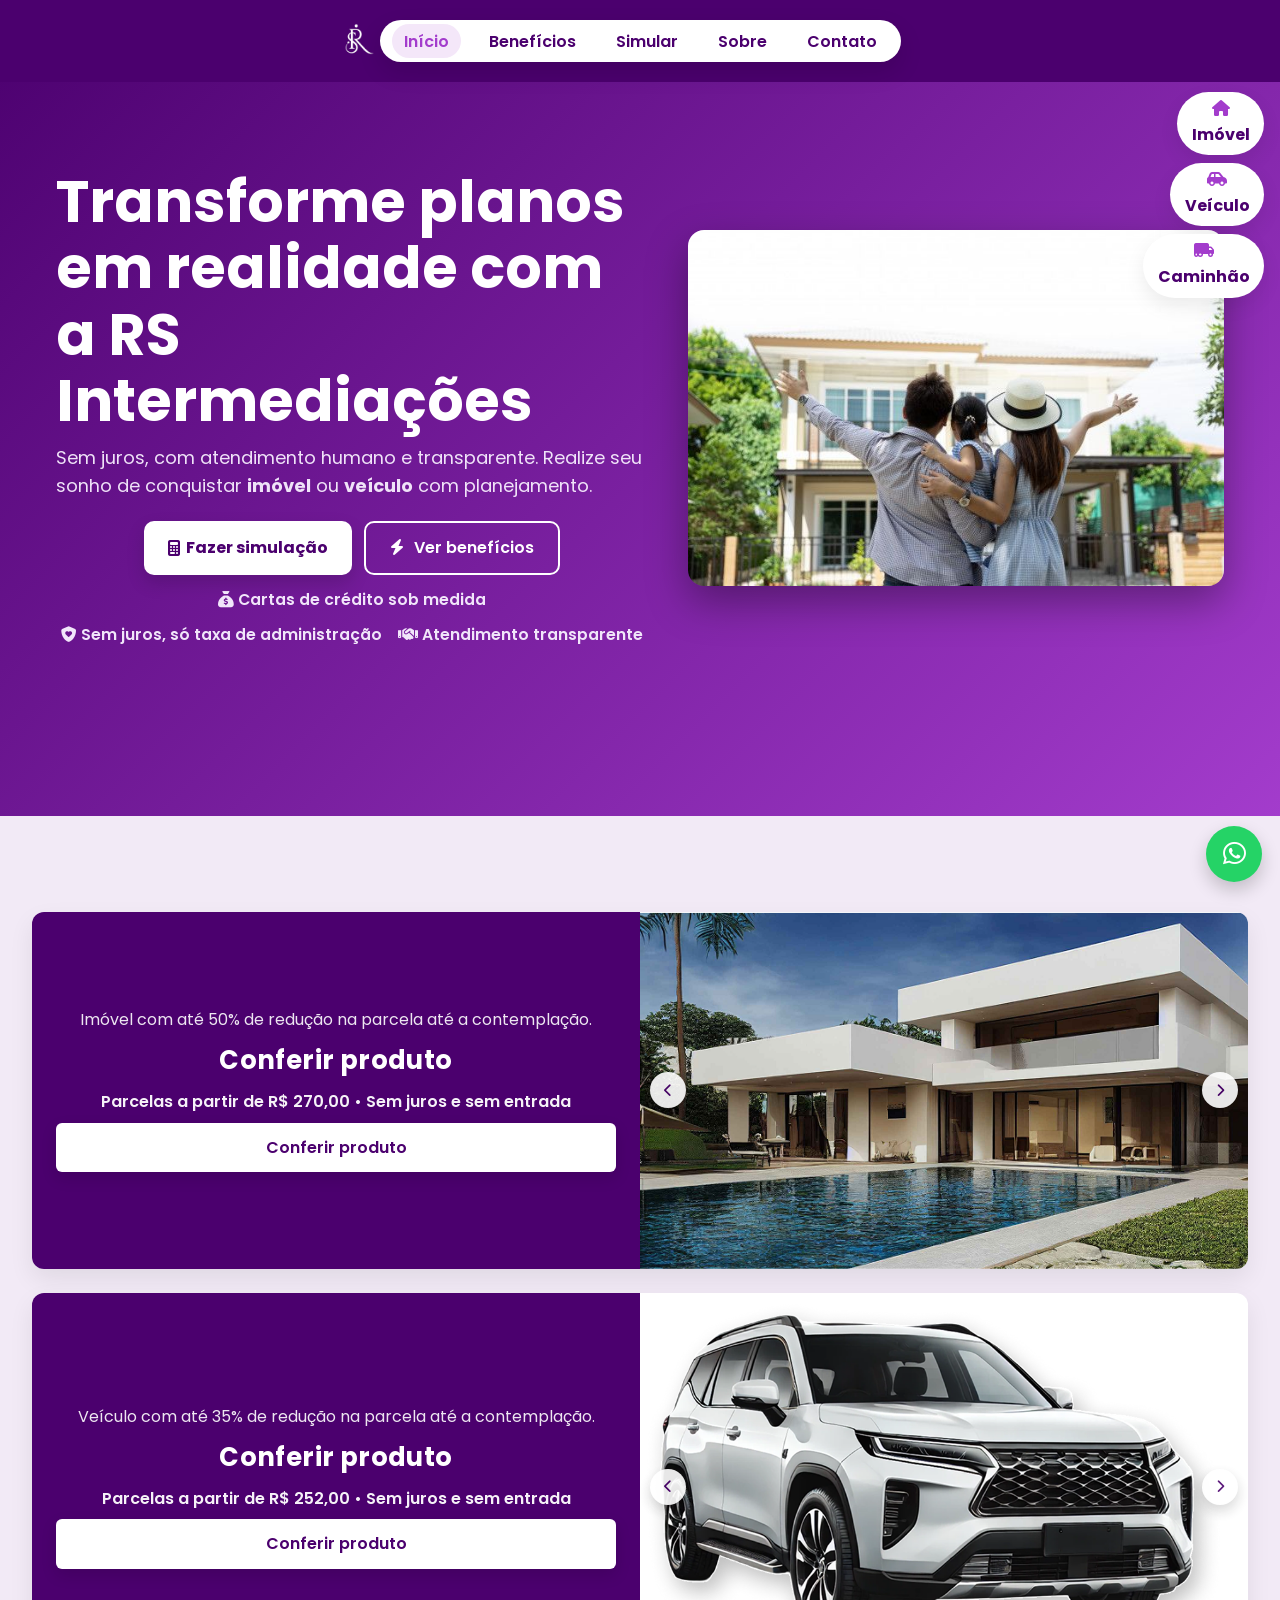
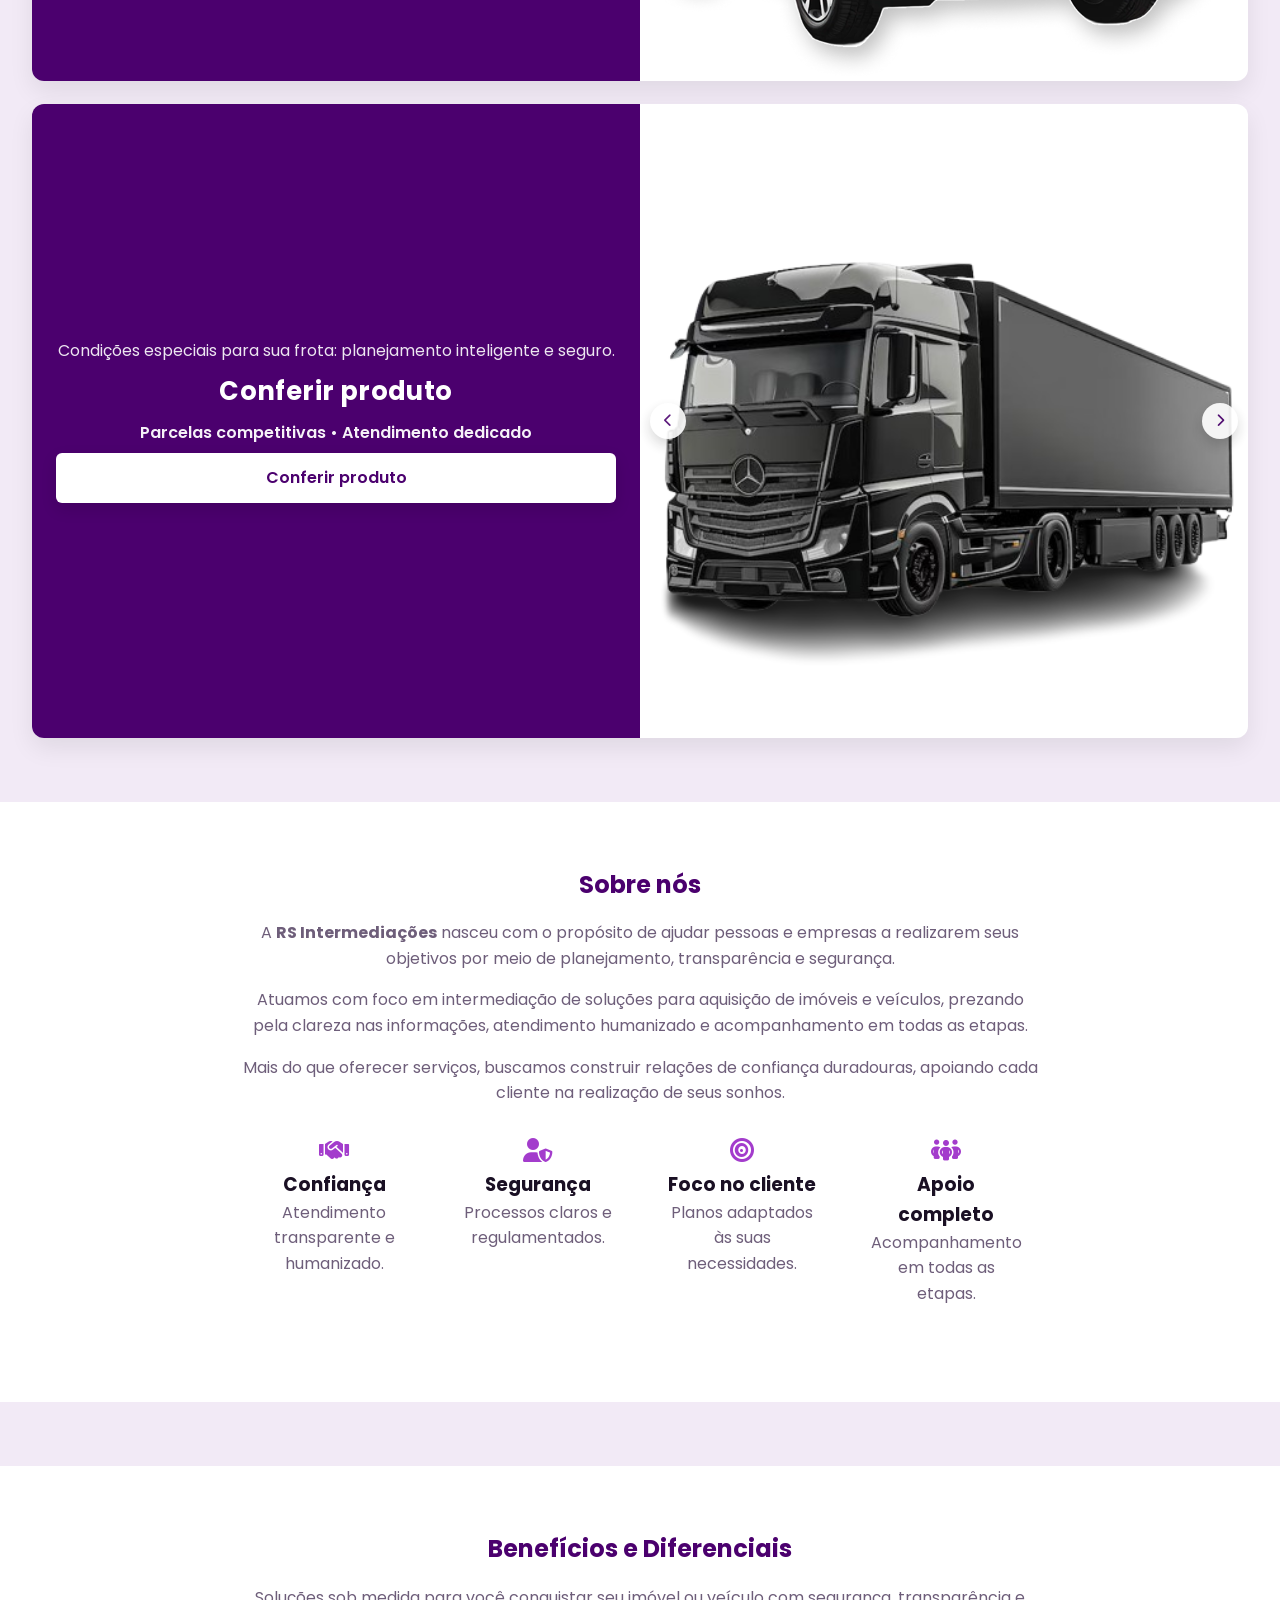
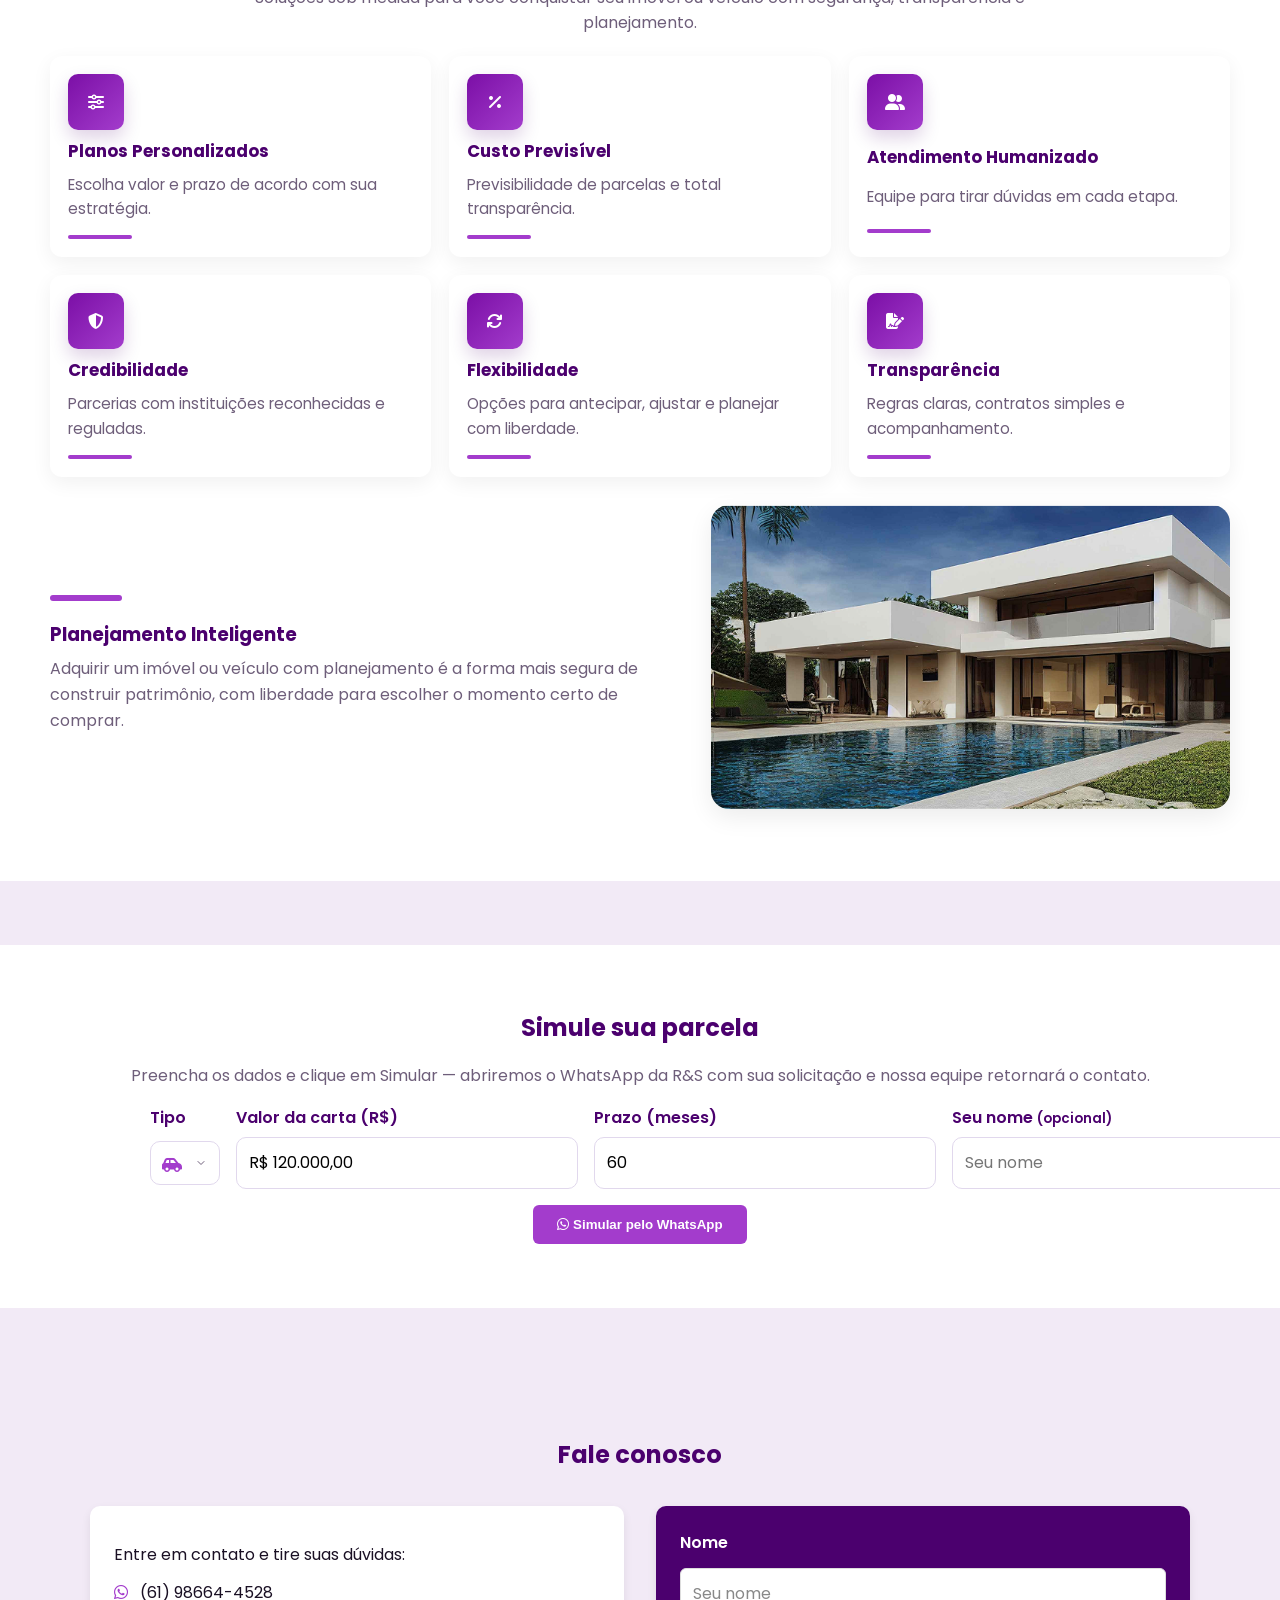
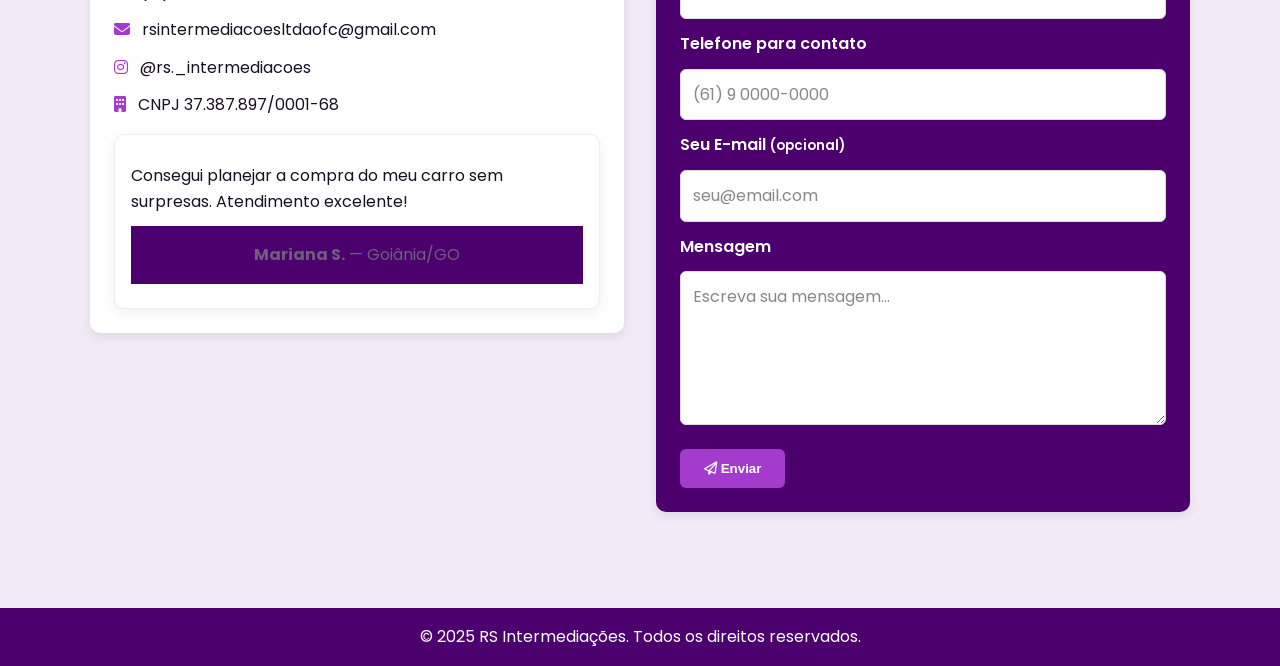
==== Projetoconsorcio2-main/index.html @ a7a83c95 "Ajuste Kath" ====
﻿<!DOCTYPE html> 
<html lang="pt-BR">
  <head>
    <meta charset="UTF-8" />
    <meta http-equiv="Content-Type" content="text/html; charset=utf-8" />
    <meta name="viewport" content="width=device-width, initial-scale=1" />
    <title>R&S Intermediações</title>

    <!-- KATLHEN Fonts & Icons -->
    <link href="https://fonts.googleapis.com/css2?family=Poppins:wght@400;600;700&display=swap" rel="stylesheet" />
    <link rel="stylesheet" href="https://cdnjs.cloudflare.com/ajax/libs/font-awesome/6.5.2/css/all.min.css" />

    <!-- Styles -->
    <link rel="stylesheet" href="style.css" />

    <!-- Rolagem suave e compensação do header (garantia extra) -->
    <style>
      html { scroll-behavior: smooth; }
      section { scroll-margin-top: 90px; }
    </style>
  </head>

  <body>
    <!-- Navegação -->
    <nav class="nav" aria-label="Principal">
      <a href="#hero" class="logo" aria-label="Ir para o início">
        <img src="assets/logo.png" alt="R&S Intermediações" />
      </a>

      <button class="nav-toggle" aria-label="Abrir menu" aria-expanded="false">
        <i class="fas fa-bars" aria-hidden="true"></i>
      </button>

      <ul class="nav-links">
        <li><a href="#hero">Início</a></li>
        <li><a href="#beneficios">Benefícios</a></li>
        <li><a href="#simulador">Simular</a></li>
        <li><a href="#sobre">Sobre</a></li>
        <li><a href="#contato">Contato</a></li>
      </ul>
    </nav>

    <!-- Balões de Atalho para Ofertas -->
    <div class="balloon-nav" aria-label="Atalhos para ofertas">
      <a class="balloon" href="#card-imovel" aria-label="Ir para oferta de Imóvel">
        <i class="fa-solid fa-house" aria-hidden="true"></i>
        <span>Imóvel</span>
      </a>
      <a class="balloon" href="#card-veiculo" aria-label="Ir para oferta de Veículo">
        <i class="fa-solid fa-car-side" aria-hidden="true"></i>
        <span>Veículo</span>
      </a>
      <a class="balloon" href="#card-caminhao" aria-label="Ir para oferta de Caminhão">
        <i class="fa-solid fa-truck-moving" aria-hidden="true"></i>
        <span>Caminhão</span>
      </a>
    </div>

    <section id="hero" class="hero hero--split hero--center">
      <div class="hero-left">
        <h1>
          Transforme planos em realidade com a
          <strong>RS Intermediações</strong>
        </h1>

        <p class="hero-sub">
          Sem juros, com atendimento humano e transparente. Realize seu sonho de conquistar
          <strong>imóvel</strong> ou <strong>veículo</strong> com planejamento.
        </p>

        <div class="hero-ctas">
          <a href="#simulador" class="btn btn-light">
            <i class="fa-solid fa-calculator" aria-hidden="true"></i> Fazer simulação
          </a>
          <a href="#beneficios" class="btn btn-ghost">
            <i class="fa-solid fa-bolt" aria-hidden="true"></i> Ver benefícios
          </a>
        </div>

        <!-- métrica (opcional; pode apagar se não quiser) -->
        <ul class="hero-metrics" aria-label="Diferenciais em números">
          <li><i class="fa-solid fa-sack-dollar"></i> Cartas de crédito sob medida</li>
          <li><i class="fa-solid fa-shield-heart"></i> Sem juros, só taxa de administração</li>
          <li><i class="fa-solid fa-handshake"></i> Atendimento transparente</li>
        </ul>
      </div>

      <div class="hero-right" aria-hidden="true">
        <img src="assets/hero.png" alt="Família realizando a conquista do imóvel" />
        <span class="hero-shape"></span>
      </div>
    </section>

      <!-- Conferir os produtos -->
  <section class="promo-cards">
    <article id="card-imovel" class="promo-card" data-media-prefix="casa">
      <div class="promo-text">
        <p class="promo-kicker">Imóvel com até 50% de redução na parcela até a contemplação.</p>
        <h3>Conferir produto</h3>
        <p class="promo-sub">Parcelas a partir de R$ 270,00 • Sem juros e sem entrada</p>
        <a class="btn btn-light" href="#">Conferir produto</a>
      </div>
      <div class="promo-media" aria-hidden="true">
        <div class="media-slider" role="region" aria-label="Galeria - Imóvel">
          <div class="media-track" aria-live="polite">
            <div class="media-slide active">
              <img src="assets/casa_1.png" alt="Imóvel" />
            </div>
          </div>
          <button class="media-nav media-next" href="#" role="button" aria-label="Próximo">
            <i class="fa-solid fa-chevron-right" aria-hidden="true"></i>
          </button>
          <button class="media-nav media-prev" aria-label="Anterior">
            <i class="fa-solid fa-chevron-left" aria-hidden="true"></i>
          </button>
          <div class="media-dots" aria-hidden="true"></div>
        </div>
      </div>
    </article>

    <article id="card-veiculo" class="promo-card reverse" data-media-prefix="carro">
      <div class="promo-text">
        <p class="promo-kicker">Veículo com até 35% de redução na parcela até a contemplação.</p>
        <h3>Conferir produto</h3>
        <p class="promo-sub">Parcelas a partir de R$ 252,00 • Sem juros e sem entrada</p>
        <a class="btn btn-light" href="#">Conferir produto</a>
      </div>
      <div class="promo-media" aria-hidden="true">
        <div class="media-slider" role="region" aria-label="Galeria - Veículo">
          <div class="media-track" aria-live="polite">
            <div class="media-slide active">
              <img src="assets/carro_1.png" alt="Veículo" />
            </div>
          </div>
          <button class="media-nav media-prev" href="#" role="button" aria-label="Anterior">
            <i class="fa-solid fa-chevron-left" aria-hidden="true"></i>
          </button>
          <button class="media-nav media-next" aria-label="Próximo">
            <i class="fa-solid fa-chevron-right" aria-hidden="true"></i>
          </button>
          <div class="media-dots" aria-hidden="true"></div>
        </div>
      </div>
    </article>

    <article id="card-caminhao" class="promo-card" data-media-prefix="caminhao">
      <div class="promo-text">
        <p class="promo-kicker">Condições especiais para sua frota: planejamento inteligente e seguro.</p>
        <h3>Conferir produto</h3>
        <p class="promo-sub">Parcelas competitivas • Atendimento dedicado</p>
        <a class="btn btn-light" href="#">Conferir produto</a>
      </div>
      <div class="promo-media" aria-hidden="true">
        <div class="media-slider" role="region" aria-label="Galeria - Caminhão">
          <div class="media-track" aria-live="polite">
            <div class="media-slide active">
              <img src="assets/caminhao_1.png" alt="Caminhão" />
            </div>
          </div>
          <button class="media-nav media-prev" aria-label="Anterior">
            <i class="fa-solid fa-chevron-left" aria-hidden="true"></i>
          </button>f
          <button class="media-nav media-next" aria-label="Próximo">
            <i class="fa-solid fa-chevron-right" aria-hidden="true"></i>
          </button>
          <div class="media-dots" aria-hidden="true"></div>
        </div>
      </div>
    </article>
  </section>

    <!-- Sobre nós (agora seção normal) -->
    <section id="sobre" class="about section" aria-label="Sobre nós">
      <div class="about-text">
        <h2>Sobre nós</h2>
        <p>
          A <strong>RS Intermediações</strong> nasceu com o propósito de ajudar pessoas
          e empresas a realizarem seus objetivos por meio de planejamento,
          transparência e segurança.
        </p>
        <p>
          Atuamos com foco em intermediação de soluções para aquisição de imóveis
          e veículos, prezando pela clareza nas informações, atendimento
          humanizado e acompanhamento em todas as etapas.
        </p>
        <p>
          Mais do que oferecer serviços, buscamos construir relações de confiança
          duradouras, apoiando cada cliente na realização de seus sonhos.
        </p>

        <div class="features">
          <article class="feature">
            <i class="fas fa-handshake" aria-hidden="true"></i>
            <h3>Confiança</h3>
            <p>Atendimento transparente e humanizado.</p>
          </article>
          <article class="feature">
            <i class="fas fa-user-shield" aria-hidden="true"></i>
            <h3>Segurança</h3>
            <p>Processos claros e regulamentados.</p>
          </article>
          <article class="feature">
            <i class="fas fa-bullseye" aria-hidden="true"></i>
            <h3>Foco no cliente</h3>
            <p>Planos adaptados às suas necessidades.</p>
          </article>
          <article class="feature">
            <i class="fas fa-people-group" aria-hidden="true"></i>
            <h3>Apoio completo</h3>
            <p>Acompanhamento em todas as etapas.</p>
          </article>
        </div>
      </div>
    </section>

    <!-- Benefícios (agora seção normal) -->
    <section id="beneficios" class="benefits section" aria-label="Benefícios e Diferenciais">
      <h2>Benefícios e Diferenciais</h2>
      <p class="subtitle">
        Soluções sob medida para você conquistar seu imóvel ou veículo com
        segurança, transparência e planejamento.
      </p>

      <div class="benefit-grid">
        <article class="benefit-item">
          <div class="benefit-icon"><i class="fa-solid fa-sliders"></i></div>
          <h3>Planos Personalizados</h3>
          <p>Escolha valor e prazo de acordo com sua estratégia.</p>
          <span class="benefit-underline"></span>
        </article>

        <article class="benefit-item">
          <div class="benefit-icon"><i class="fa-solid fa-percent"></i></div>
          <h3>Custo Previsível</h3>
          <p>Previsibilidade de parcelas e total transparência.</p>
          <span class="benefit-underline"></span>
        </article>

        <article class="benefit-item">
          <div class="benefit-icon"><i class="fa-solid fa-user-group"></i></div>
          <h3>Atendimento Humanizado</h3>
          <p>Equipe para tirar dúvidas em cada etapa.</p>
          <span class="benefit-underline"></span>
        </article>

        <article class="benefit-item">
          <div class="benefit-icon"><i class="fa-solid fa-shield-halved"></i></div>
          <h3>Credibilidade</h3>
          <p>Parcerias com instituições reconhecidas e reguladas.</p>
          <span class="benefit-underline"></span>
        </article>

        <article class="benefit-item">
          <div class="benefit-icon"><i class="fa-solid fa-arrows-rotate"></i></div>
          <h3>Flexibilidade</h3>
          <p>Opções para antecipar, ajustar e planejar com liberdade.</p>
          <span class="benefit-underline"></span>
        </article>

        <article class="benefit-item">
          <div class="benefit-icon"><i class="fa-solid fa-file-signature"></i></div>
          <h3>Transparência</h3>
          <p>Regras claras, contratos simples e acompanhamento.</p>
          <span class="benefit-underline"></span>
        </article>
      </div>

      <div class="benefit-split">
        <div>
          <span class="split-line"></span>
          <h3>Planejamento Inteligente</h3>
          <p>
            Adquirir um imóvel ou veículo com planejamento é a forma mais
            segura de construir patrimônio, com liberdade para escolher
            o momento certo de comprar.
          </p>
        </div>
        <div class="split-illustration" aria-hidden="true">
          <picture>
            <source srcset="assets/casa_1.png" type="image/png" />
            <img src="assets/promo_casa.png" alt="Imóvel" />
          </picture>
        </div>
      </div>
    </section>

    <!-- Simulador (agora seção normal) -->
    <section id="simulador" class="simulador section" aria-label="Simule sua parcela">
      <h2>Simule sua parcela</h2>
      <p class="simulador-subtitle">
        Preencha os dados e clique em Simular — abriremos o WhatsApp da R&S com sua
        solicitação e nossa equipe retornará o contato.
      </p>

      <form class="sim-form" onsubmit="event.preventDefault();">
        <div class="sim-grid">
          <div class="sim-field">
            <label for="tipo">Tipo</label>
            <div class="select-field">
              <i class="fa-solid fa-car-side" aria-hidden="true"></i>
              <select id="tipo" aria-label="Tipo de bem">
                <option value="veiculo" selected>Veículo</option>
                <option value="imovel">Imóvel</option>
              </select>
            </div>
          </div>

          <div class="sim-field">
            <label for="valor">Valor da carta (R$)</label>
            <input id="valor" type="text" inputmode="numeric" autocomplete="off"
                   placeholder="R$ 120.000,00" value="R$ 120.000,00" required />
          </div>

          <div class="sim-field">
            <label for="prazo">Prazo (meses)</label>
            <input id="prazo" type="number" min="12" step="1" value="60" required />
          </div>

          <div class="sim-field">
            <label for="nome">Seu nome <small>(opcional)</small></label>
            <input id="nome" type="text" placeholder="Seu nome" />
          </div>
        </div>

        <div class="sim-actions">
          <button class="btn btn-primary" id="btn-simular" type="button">
            <i class="fa-brands fa-whatsapp"></i> Simular pelo WhatsApp
          </button>
        </div>
      </form>
    </section>

    <!-- Contato -->
    <section id="contato" class="contact">
      <h2>Fale conosco</h2>
      <div class="contact-grid">
        <div class="contact-info">
          <p class="contact-subtitle">Entre em contato e tire suas dúvidas:</p>
          <p><i class="fa-brands fa-whatsapp"></i> (61) 98664-4528</p>
          <p><i class="fa-solid fa-envelope"></i> rsintermediacoesltdaofc@gmail.com</p>
          <p><i class="fa-brands fa-instagram"></i> @rs._intermediacoes</p>
        <p><i class="fa-solid fa-building"></i> CNPJ 37.387.897/0001-68</p>

          <!-- Clientes (depoimentos) -->
          <div class="testimonials" aria-label="Nossos clientes">
            <div class="testimonial-card">
              <div class="testimonial-items">
                <blockquote class="active">
                  <p>Consegui planejar a compra do meu carro sem surpresas. Atendimento excelente!</p>
                  <footer><strong>Mariana S.</strong> — Goiânia/GO</footer>
                </blockquote>
                <blockquote>
                  <p>Muito esclarecedores em todas as etapas. Hoje estou com meu apartamento!</p>
                  <footer><strong>Rafael C.</strong> — Brasília/DF</footer>
                </blockquote>
                <blockquote>
                  <p>Transparência e acompanhamento de perto. Recomendo para quem quer segurança.</p>
                  <footer><strong>Ana Paula</strong> — Águas Claras/DF</footer>
                </blockquote>
              </div>
              <div class="testimonial-dots" aria-hidden="true"></div>
            </div>
          </div>
        </div>

        <div class="contact-form">
          <form id="rs-form" onsubmit="event.preventDefault(); enviarEmail();">
            <label for="nomeContato">Nome</label>
            <input type="text" id="nomeContato" placeholder="Seu nome" required />

            <label for="telefone">Telefone para contato</label>
            <input type="text" id="telefone" placeholder="(61) 9 0000-0000" required />

            <label for="emailCliente">Seu E-mail <small>(opcional)</small></label>
            <input type="email" id="emailCliente" placeholder="seu@email.com" />

            <label for="mensagem">Mensagem</label>
            <textarea id="mensagem" rows="5" placeholder="Escreva sua mensagem..." required></textarea>

            <button type="submit" class="btn btn-primary">
              <i class="fa-regular fa-paper-plane"></i> Enviar
            </button>
          </form>
        </div>
      </div>
    </section>

    <!-- Rodapé -->
    <footer class="footer">
      <p>&copy; 2025 RS Intermediações. Todos os direitos reservados.</p>
    </footer>

    <!-- Scripts -->
    <script src="script.js"></script>

    <!-- WhatsApp Flutuante -->
    <a id="wpp-fab" class="wpp-fab" href="https://wa.me/5561986644528" target="_blank" rel="noopener" aria-label="Fale conosco pelo WhatsApp">
      <span class="wpp-hint">Fale conosco</span>
      <i class="fa-brands fa-whatsapp" aria-hidden="true"></i>
    </a>
  </body>
</html>
---- Projetoconsorcio2-main/style.css ----
:root{
  --primary-color:#4b006e; /* Roxo */
  --secondary-color:#7b0fa6;
  --accent-color:#a33ccc;
  --background-color:#f2eaf6;
  --surface-color:#f6f0fa;
  --text-color:#1a1024;
  --muted-color:#6e5e7a;
  --btn-radius:6px;
  --nav-offset:84px; /* altura aproximada da nav para offset da âncora */
}

/* Reset básico */
*{margin:0;padding:0;box-sizing:border-box}
html{scroll-behavior:smooth}
body{
  font-family:'Poppins',sans-serif;
  background:var(--background-color);
  color:var(--text-color);
  line-height:1.6;
}

/* ===== OVERLAYS (Benefícios / Simular) ===== */
.overlay-panel{
  position:fixed; inset:0; display:flex; justify-content:center; align-items:flex-start;
  padding:calc(var(--nav-offset) + 16px) 16px 24px; z-index:1200;
  background:rgba(0,0,0,.4);
  opacity:0; visibility:hidden; pointer-events:none; transition:opacity .2s ease, visibility .2s ease;
}
.overlay-panel.open{ opacity:1; visibility:visible; pointer-events:auto; }
.overlay-panel .overlay-box{
  background:#fff; color:var(--text-color);
  width:min(1180px, 100%); max-height:calc(100vh - var(--nav-offset) - 40px);
  overflow:auto; border-radius:14px; box-shadow:0 14px 40px rgba(0,0,0,.22);
  padding:20px; position:relative;
}
.overlay-panel#sobre{ align-items:center; padding:16px; }
.overlay-close{
  position:absolute; top:10px; right:10px; border:none; background:#fff; color:var(--primary-color);
  width:36px; height:36px; border-radius:50%; box-shadow:0 4px 10px rgba(0,0,0,.15);
  font-size:20px; line-height:36px; cursor:pointer;
}
@media (max-width:560px){
  .overlay-panel{ padding:calc(var(--nav-offset) + 8px) 8px 16px }
  .overlay-panel .overlay-box{ padding:14px }
}

/* ===== NAV ===== */
nav{
  position:fixed;top:0;left:0;width:100%;
  background:var(--primary-color);color:#fff;
  /* Grid para centralizar o menu como um “pill” */
  display:grid;grid-template-columns:1fr auto 1fr;align-items:center;
  padding:1rem 2rem;z-index:1000;
}
nav .logo{font-size:1.4rem;font-weight:700;display:inline-flex;align-items:center;height:50px;line-height:0;grid-column:1;justify-self:end}
nav .logo img{height:100%;width:auto;display:block;object-fit:contain}
nav .nav-toggle{display:none;background:none;border:none;color:#fff;font-size:1.5rem;grid-column:3;justify-self:end}
/* Links centralizados com estilo “pill” (desktop) */
nav .nav-links{grid-column:2;list-style:none;display:flex;gap:1rem;align-items:center;
  background:#fff;padding:.5rem .75rem;border-radius:999px;box-shadow:0 10px 24px rgba(0,0,0,.12)}
nav .nav-links a{color:var(--primary-color);font-weight:600;transition:color .2s, background-color .2s; text-decoration:none; padding:.35rem .75rem;border-radius:999px}
/* Link ativo no desktop */
nav .nav-links a.active,
nav .nav-links a[aria-current="page"]{
  color:var(--accent-color);
  background:rgba(163,60,204,.12);
}
nav .nav-links a:hover,
nav .nav-links a:focus{color:var(--accent-color);text-decoration:none}
/* Botão CTA à direita (desktop) */
.btn-cta{grid-column:3;justify-self:end;background:linear-gradient(135deg,var(--accent-color),var(--primary-color));
  color:#fff;text-transform:uppercase;font-weight:700;border-radius:10px;padding:.85rem 1.25rem;box-shadow:0 8px 18px rgba(75,0,110,.25)}
.btn-cta:hover{background:linear-gradient(135deg,var(--secondary-color),var(--primary-color))}

@media (max-width:768px){
  /* Volta layout para flex e menu lateral */
  nav{display:flex;justify-content:space-between;align-items:center}
  .btn-cta{display:none}
  nav .nav-toggle{display:block}
  nav .nav-links{
    position:fixed;right:0;top:0;height:100%;width:70%;
    background:var(--primary-color);
    flex-direction:column;align-items:flex-start;
    padding:5rem 2rem;gap:1rem;
    transform:translateX(100%);transition:transform .3s;
    border-radius:0;box-shadow:none;
  }
  nav .nav-links a{color:#fff}
  /* Link ativo no menu lateral */
  nav .nav-links a.active,
  nav .nav-links a[aria-current="page"]{color:var(--accent-color);background:transparent}
  nav .nav-links.open{transform:translateX(0)}
}

/* ===== BALÕES (atalhos) ===== */
.balloon-nav{
  display:flex;flex-direction:column;justify-content:flex-start;gap:.5rem;align-items:flex-end;
  /* Espaçamento inicial abaixo da nav fixa */
  margin:0;
  max-width:none;width:auto;
  /* Ficar colado ao topo ao rolar, abaixo da nav */
  position:fixed; top:calc(var(--nav-offset) + 8px); right:16px;
  /* Fundo branco em volta do grupo de balões */
  background:transparent; padding:0; border-radius:0;
  box-shadow:none;
  z-index:900; /* abaixo da nav (1000), acima do conteúdo */
}

.balloon{
  display:inline-flex;flex-direction:column;align-items:center;gap:.35rem;text-align:center;
  background:#fff;color:var(--primary-color);
  border-radius:999px;padding:.5rem .9rem;text-decoration:none;
  box-shadow:0 8px 20px rgba(0,0,0,.08);
  font-weight:700; transition:transform .18s ease, box-shadow .18s ease;
  animation:balloon-float 3.2s ease-in-out infinite;
}
.balloon i{color:var(--accent-color)}
.balloon:hover{transform:translateY(-2px) scale(1.03);box-shadow:0 10px 24px rgba(0,0,0,.12)}
.balloon-nav .balloon:nth-child(2){animation-delay:.25s}
.balloon-nav .balloon:nth-child(3){animation-delay:.5s}
@keyframes balloon-float{0%{transform:translateY(0)}50%{transform:translateY(-4px)}100%{transform:translateY(0)}}
@media (prefers-reduced-motion: reduce){.balloon{animation:none;transition:none}}

/* Layout responsivo */
@media (min-width: 768px) {
  .promo-card {
    grid-template-columns: 1fr 1fr; /* Texto + Imagem lado a lado */
    gap: 0;
  }

  .promo-card.reverse {
    grid-template-columns: 1fr 1fr; /* mantém 2 colunas */
  }
}
/* ===== PROMO CARDS (logo abaixo do início) ===== */
.promo-cards{padding:2rem 2rem 0}
.promo-title{max-width:1100px;margin:0 auto 10px;text-align:center;color:var(--primary-color)}

.promo-card{
  max-width:1300px;margin:0 auto 1.5rem;
  display:grid;grid-template-columns:1fr;align-items:stretch;gap:0;
  background:#fff;border-radius:12px;overflow:hidden;
  box-shadow:0 10px 24px rgba(0,0,0,.08);
  transform:translate3d(var(--promo-tx,0), var(--promo-ty,0), 0) scale(var(--promo-scale,1));
  transition:transform .18s ease-out, box-shadow .18s ease-out;
  will-change:transform;
}
.promo-card .promo-text{
  background:var(--primary-color);color:#fff;
  padding:2rem 1.5rem;display:grid;align-content:center;gap:.5rem;
}
.promo-card .promo-text h3{font-size:1.6rem;letter-spacing:.4px; justify-items:center; text-align:center;}
.promo-card .promo-text .promo-kicker{opacity:.9;line-height:1.5; justify-items:center; text-align:center;}
.promo-card .promo-text .promo-sub{font-weight:600;opacity:.95; justify-items:center; text-align:center;}

.promo-card .promo-media{position:relative}
.promo-card .promo-media img{width:100%;height:100%;object-fit:cover;display:block}

/* Respeita usuários com redução de movimento */
@media (prefers-reduced-motion: reduce){
  .promo-card{transition:none}
}

/* ---- Responsivo: duas colunas em telas maiores ---- */
@media (min-width: 768px){
  .promo-card{
    grid-template-columns:1fr 1fr;
  }

  /* Ordem padrão: texto à esquerda, imagem à direita */
  .promo-card .promo-text{order:1}
  .promo-card .promo-media{order:2}
}


/* Slider interno por card (media) */
.media-slider{position:relative;width:100%;height:100%}
.media-track{position:relative;width:100%;height:100%;overflow:hidden}
.media-slide{width:100%;height:100%;display:none}
.media-slide.active{display:block}
.media-slide img{width:100%;height:100%;object-fit:cover;display:block}
.media-nav{position:absolute;top:50%;transform:translateY(-50%);border:none;background:#fff;color:var(--primary-color);
  width:36px;height:36px;border-radius:50%;box-shadow:0 6px 14px rgba(0,0,0,.18);cursor:pointer;display:grid;place-items:center;opacity:.9}
.media-prev{left:10px}
.media-next{right:10px}
.media-dots{position:absolute;left:0;right:0;bottom:10px;display:flex;gap:6px;justify-content:center}
.media-dots button{width:6px;height:6px;border-radius:50%;border:none;background:#d9c8e6;cursor:pointer}
.media-dots button.active{background:var(--accent-color)}

/* Slider de produtos (carros/casas/caminhões) */
.prod-slider{position:relative;max-width:1100px;margin:0 auto}
.prod-track{position:relative;overflow:hidden;border-radius:12px;box-shadow:0 10px 24px rgba(0,0,0,.08);background:#fff;height:360px;display:grid}
.prod-slide{width:100%;height:100%;display:none;place-self:center;background:#fff}
.prod-slide.active{display:block}
.prod-slide img{width:100%;height:100%;object-fit:contain;display:block}
.prod-nav{position:absolute;top:50%;transform:translateY(-50%);border:none;background:#fff;color:var(--primary-color);
  width:40px;height:40px;border-radius:50%;box-shadow:0 6px 16px rgba(0,0,0,.18);cursor:pointer;display:grid;place-items:center}
.prod-prev{left:-16px}
.prod-next{right:-16px}
.prod-dots{display:flex;gap:8px;justify-content:center;margin-top:10px}
.prod-dots button{width:8px;height:8px;border-radius:50%;border:none;background:#d9c8e6;cursor:pointer}
.prod-dots button.active{background:var(--accent-color)}

/* (revertido) Slider de promo-cards removido */

/* Botão claro para o fundo roxo */
.btn-light{background:#fff;color:var(--primary-color);font-weight:700;border-radius:999px;padding:.6rem 1rem;box-shadow:0 6px 16px rgba(0,0,0,.12)}
.btn-light:hover{background:#f5ebfb}

@media (max-width:900px){
  .promo-card{grid-template-columns:1fr}
  .promo-card.reverse .promo-text{order:1}
  .promo-card.reverse .promo-media{order:2}
}

/* Anchor target com offset da navegação */
.promo-card[id]{scroll-margin-top:var(--nav-offset)}

/* Respeita "reduzir movimentos" do sistema */
@media (prefers-reduced-motion: reduce){
  .promo-card{transition:none;transform:none}
}

/* ===== SEÇÕES ===== */
section{padding:4rem 2rem;margin-top:4rem;scroll-margin-top:var(--nav-offset)}
/* Remover espaço extra no início (hero) sem colar na nav */
#hero{margin-top:0}
section h2{text-align:center;color:var(--primary-color);margin-bottom:1rem}

/* ===== HERO ===== */
.hero{
  position:relative;
  min-height:100vh;display:flex;align-items:center;justify-content:space-between;
  background:
    linear-gradient(180deg, rgba(255,255,255,.90) 0%, rgba(255,255,255,.90) 100%),
    url('assets/pattern.png');
  background-size:cover;background-position:center;
  padding-top:0;gap:2rem;
}
/* Marca d'água com a logo no fundo do hero */
.hero::before{
  content:"";position:absolute;inset:0;pointer-events:none;z-index:0;
  background:url('assets/logo_2.png') no-repeat center;
  background-size:min(60%,520px);
  opacity:.08;
}
.hero > *{position:relative;z-index:1}
.hero-content{flex:1}
.hero-content h1{font-size:2.4rem;margin-bottom:1rem;color:var(--primary-color)}
.hero-content p{color:var(--muted-color);margin-bottom:1.5rem}
.hero-image{flex:1;display:flex;justify-content:center}
.hero-image img{
  max-width:100%;max-height:420px;height:auto;object-fit:cover;
  border-radius:12px;
}
.hero-slider, .hero-dots{ display:none !important }
.hero-slider{display:flex;flex-direction:column;align-items:center}
.hero-dots{display:flex;gap:6px;margin-top:8px}
.hero-dots button{width:8px;height:8px;border-radius:50%;border:none;background:#d9c8e6;cursor:pointer}
.hero-dots button.active{background:var(--accent-color)}
@media (max-width:768px){
  .hero{flex-direction:column-reverse;text-align:center}
  .hero-image img{max-height:280px}
}

/* ===== BOTÕES ===== */
.btn{
  display:inline-block;padding:.75rem 1.5rem;border:none;border-radius:var(--btn-radius);
  font-weight:600;cursor:pointer;text-decoration:none;
}
.btn-primary{background:var(--accent-color);color:#fff}
.btn-primary:hover{background:var(--secondary-color)}

/* ===== SOBRE NÓS ===== */
.about{background:#fff;display:flex;flex-direction:column;gap:2rem}
.about-text{text-align:center;max-width:800px;margin:0 auto}
.about-text p{margin-bottom:1rem;color:var(--muted-color);line-height:1.6}
.features{
  display:grid;grid-template-columns:repeat(auto-fit,minmax(180px,1fr));
  gap:1rem;margin-top:1rem;
  max-width:1100px;margin-left:auto;margin-right:auto;
}
.feature{background:#fff;padding:1rem;border-radius:8px;text-align:center}
.feature i{font-size:1.5rem;color:var(--accent-color);margin-bottom:.5rem}

/* ===== BENEFÍCIOS ===== */
.benefits{background:#fff}
.benefits .subtitle{
  text-align:center;color:var(--muted-color);max-width:820px;margin:0 auto 1.25rem;
}
.benefit-grid{
  max-width:1180px;margin:0 auto;display:grid;grid-template-columns:repeat(3,1fr);gap:18px;
}
.benefit-item{
  background:#fff;border-radius:12px;padding:18px;
  box-shadow:0 6px 20px rgba(0,0,0,.06);display:grid;gap:8px;
}
.benefit-icon{
  width:56px;height:56px;display:grid;place-items:center;border-radius:10px;color:#fff;
  background:linear-gradient(135deg,var(--secondary-color),var(--accent-color));
  box-shadow:0 8px 18px rgba(75,0,110,.18);
}
.benefit-item h3{font-size:1.05rem;color:var(--primary-color)}
.benefit-item p{color:var(--muted-color);font-size:.95rem}
.benefit-underline{width:64px;height:4px;border-radius:2px;background:var(--accent-color);display:inline-block;margin-top:6px}

.benefit-split{
  max-width:1180px;margin:28px auto 0;display:grid;
  grid-template-columns:1.1fr .9fr;gap:26px;align-items:center;
}
.benefit-split h3{color:var(--primary-color);margin:6px 0}
.benefit-split p{color:var(--muted-color)}
.split-line{width:72px;height:6px;border-radius:3px;background:var(--accent-color);display:inline-block;margin-bottom:6px}
.split-illustration img{
  width:100%;max-height:320px;object-fit:cover;border-radius:18px;box-shadow:0 8px 24px rgba(0,0,0,.08);
}
@media (max-width:1024px){
  .benefit-grid{grid-template-columns:repeat(2,1fr)}
  .benefit-split{grid-template-columns:1fr}
}
@media (max-width:560px){
  .benefit-grid{grid-template-columns:1fr}
}

/* ===== SIMULADOR ===== */
.section.simulador{background:#fff}
.simulador-subtitle{text-align:center;color:var(--muted-color);margin-bottom:1rem}
.sim-form{max-width:980px;margin:0 auto}
.sim-grid{display:grid;grid-template-columns:repeat(4,1fr);gap:1rem}
.sim-field{display:grid;gap:.4rem}
.sim-field label{font-weight:600;color:var(--primary-color)}
.sim-field input,.sim-field select{
  padding:.75rem;border:1px solid #e1d8ed;border-radius:10px;font:inherit;
}
.sim-actions{display:flex;justify-content:center;margin-top:1rem}
@media (max-width:1024px){.sim-grid{grid-template-columns:repeat(2,1fr)}}
@media (max-width:560px){.sim-grid{grid-template-columns:1fr}}

/* Select estilizado (Tipo) */
.select-field{position:relative}
.select-field i{
  position:absolute;left:12px;top:50%;transform:translateY(-50%);
  color:var(--accent-color);font-size:1rem;pointer-events:none;z-index:2;
}
.select-field select{
  position:relative;z-index:1;
  width:100%;
  padding-left:2.25rem; /* espaço para o ícone */
  padding-right:2rem;   /* espaço para a seta */
  height:44px;background:#fff;
  border:1px solid #e1d8ed;border-radius:10px;
  transition:border-color .2s, box-shadow .2s;
  -webkit-appearance:none;appearance:none;
  font-family:'Poppins',sans-serif !important;
  font-weight:600;
  color:var(--text-color);
  background-image:url("data:image/svg+xml,%3Csvg xmlns='http://www.w3.org/2000/svg' width='12' height='12' viewBox='0 0 24 24' fill='none' stroke='%236e5e7a' stroke-width='2' stroke-linecap='round' stroke-linejoin='round'%3E%3Cpolyline points='6 9 12 15 18 9'%3E%3C/polyline%3E%3C/svg%3E");
  background-repeat:no-repeat;background-position:right 12px center;background-size:12px;
}
.select-field select option{font-family:'Poppins',sans-serif}


/* ===== CONTATO ===== */
.contact{background:var(--background-color);padding:4rem 2rem;text-align:center}
.contact h2{color:var(--primary-color);margin-bottom:2rem}
.contact-grid{
  max-width:1100px;margin:0 auto;
  display:grid;grid-template-columns:1fr 1fr;gap:2rem;align-items:start;
}
.contact-info,.contact-form{
  background:#fff;padding:1.5rem;border-radius:10px;
  box-shadow:0 4px 10px rgba(0,0,0,.08);text-align:left;
}
.contact-info p{margin:.75rem 0;font-size:1rem}
.contact-info i{margin-right:8px;color:var(--accent-color)}

/* Formulário roxo */
.contact-form{background:var(--primary-color);color:#fff}
.contact-form label{color:#fff;font-weight:600}
.contact-form form{display:flex;flex-direction:column;gap:.75rem}
.contact-form input,.contact-form textarea{
  width:100%;padding:.75rem;border:1px solid #ddd;border-radius:6px;font:inherit;
  background:#fff;color:var(--text-color);
}
.contact-form input::placeholder,.contact-form textarea::placeholder{color:#888}
.contact-form button{margin-top:.75rem;align-self:flex-start;background:var(--accent-color);color:#fff}
.contact-form button:hover{background:var(--secondary-color)}

@media (max-width:900px){
  .contact-grid{grid-template-columns:1fr}
  .contact-info,.contact-form{text-align:center}
}

/* ===== RODAPÉ ===== */
footer{background:var(--primary-color);color:#fff;text-align:center;padding:1rem;margin-top:2rem}
/* ===== TESTIMONIALS (Clientes) ===== */
.testimonials{margin-top:1rem}
.testimonial-card{
  background:#fff;border:1px solid #eee;border-radius:10px;padding:1rem;
  box-shadow:0 4px 12px rgba(0,0,0,.06);
}
.testimonial-items{position:relative;min-height:120px}
.testimonial-items blockquote{display:none;margin:0;color:var(--text-color)}
.testimonial-items blockquote.active{display:block;animation:fade .35s ease}
.testimonial-items footer{margin-top:.5rem;color:var(--muted-color)}
.testimonial-dots{display:flex;gap:6px;margin-top:.5rem;justify-content:center}
.testimonial-dots button{
  width:8px;height:8px;border-radius:50%;border:none;background:#d9c8e6;cursor:pointer
}
.testimonial-dots button.active{background:var(--accent-color)}
@keyframes fade{from{opacity:0;transform:translateY(4px)}to{opacity:1;transform:translateY(0)}}

/* ===== WHATSAPP FAB ===== */
.wpp-fab{
  position:fixed;right:18px;bottom:18px;z-index:1100;
  width:56px;height:56px;border-radius:50%;
  background:#25d366;color:#fff;display:grid;place-items:center;
  box-shadow:0 8px 18px rgba(0,0,0,.2);text-decoration:none;
}
.wpp-fab i{font-size:26px;line-height:1}
.wpp-fab:hover{background:#1ebe57}
.wpp-fab .wpp-hint{
  position:absolute;right:64px;bottom:50%;transform:translateY(50%);
  background:#25d366;color:#fff;padding:.4rem .6rem;border-radius:999px;
  box-shadow:0 6px 16px rgba(0,0,0,.18);white-space:nowrap;opacity:0;pointer-events:none;transition:opacity .2s;
  font-weight:600;font-size:.9rem
}
.wpp-fab:hover .wpp-hint{opacity:1}
@media (max-width:560px){.wpp-fab .wpp-hint{display:none}}
/* === OVERRIDES DO HERO (deixa igual ao layout roxo que criamos) === */

/* Fundo roxo e grid split */
#hero.hero--split{
  display:grid;
  grid-template-columns:1.05fr .95fr;
  align-items:center;
  min-height:calc(100vh - var(--nav-offset));
  gap:clamp(16px, 4vw, 40px);
  position:relative;
  overflow:hidden;
  padding:0 clamp(16px, 5vw, 56px);
  background:linear-gradient(135deg, var(--primary-color) 0%, var(--accent-color) 100%);
  color:#fff;
}

/* esconde a marca d’água antiga do .hero::before */
#hero.hero--split::before{ display:none !important; }

/* Tipografia e centralização */
#hero .hero-left{ max-width: 820px; margin: 0 auto; }
#hero .hero-left h1{
  color:#fff;
  font-size:clamp(2rem, 4.8vw, 3.6rem);
  line-height:1.15;
  margin:0 0 .6rem;
}
#hero .hero-left .hero-sub{
  color:#f7eefe;
  opacity:.95;
  font-size:clamp(1rem, 1.4vw, 1.15rem);
  margin:0 0 1.25rem;
}

/* CTAs e bullets centralizados */
#hero .hero-ctas{
  display:flex; gap:12px; flex-wrap:wrap; margin-bottom:12px; justify-content:center;
}
#hero .hero-metrics{
  list-style:none; display:flex; flex-wrap:wrap; gap:10px 16px; padding:0; margin-top:6px;
  justify-content:center; color:#f1e6fa; font-weight:600; font-size:.98rem;
}
#hero .hero-ctas .btn-light{
  background:#fff; color:var(--primary-color); font-weight:700;
  border-radius:10px; box-shadow:0 8px 18px rgba(0,0,0,.15);
}
#hero .hero-ctas .btn-ghost{
  background:transparent; color:#fff; border:2px solid #fff; border-radius:10px;
}
#hero .hero-ctas .btn-light i, 
#hero .hero-ctas .btn-ghost i{ margin-right:6px; }

/* Imagem com moldura/sombra */
#hero .hero-right{ position:relative; display:flex; justify-content:center; }
#hero .hero-right img{
  width:min(640px, 100%); height:auto; display:block;
  border-radius:16px; object-fit:cover; box-shadow:0 16px 40px rgba(0,0,0,.35);
}

/* Responsivo */
@media (max-width:980px){
  #hero.hero--split{ grid-template-columns:1fr; text-align:center; padding:2rem 20px; }
  #hero .hero-right{ order:-1; }
}
/* ===== Barra branca abaixo da hero (chips + CTAs + selos) ===== */
.quick-highlight{
  background: var(--background-color);
  padding: 18px 16px 8px;
}
.qh-wrap{
  max-width: 1100px;
  margin: 0 auto;
}

/* chips */
.qh-bullets{
  list-style: none;
  display: flex; gap: 12px 18px; flex-wrap: wrap;
  margin: 0 0 10px; padding: 0;
}
.qh-bullets li{
  display: inline-flex; align-items: center; gap: 8px;
  font-weight: 700; color: var(--text-color);
  background: #fff; border: 1px solid #eedff7;
  border-radius: 999px; padding: .45rem .8rem;
  box-shadow: 0 6px 14px rgba(0,0,0,.06);
}
.qh-bullets i{ color: var(--accent-color); }

/* CTAs */
.qh-ctas{
  display: flex; gap: 12px; flex-wrap: wrap;
  margin: 4px 0 8px;
}
.qh-ctas .btn-primary{
  background: var(--accent-color); color: #fff; border-radius: 10px;
  box-shadow: 0 8px 18px rgba(0,0,0,.15);
}
.qh-ctas .btn-primary:hover{ background: var(--secondary-color); }
.qh-ctas .btn-ghost{
  background: #fff; color: var(--primary-color);
  border: 1px solid #eadbf4; border-radius: 10px;
  box-shadow: 0 6px 14px rgba(0,0,0,.06);
}
.qh-ctas .btn-ghost:hover{ background: #f7eefc; }
.qh-ctas i{ margin-right: 6px; }

/* selos */
.qh-trust{
  display: flex; flex-wrap: wrap; gap: 10px 16px;
  color: var(--muted-color); font-weight: 600; font-size: .95rem;
}
.qh-trust span{ display: inline-flex; align-items: center; gap: 8px; }

/* responsivo */
@media (max-width: 560px){
  .qh-ctas{ justify-content: flex-start; }
}
/* Ajuste final para centralizar Conferir produto */
.btn-light {
  display:flex;
  justify-content:center;
  align-items:center;
  text-align:center;
}
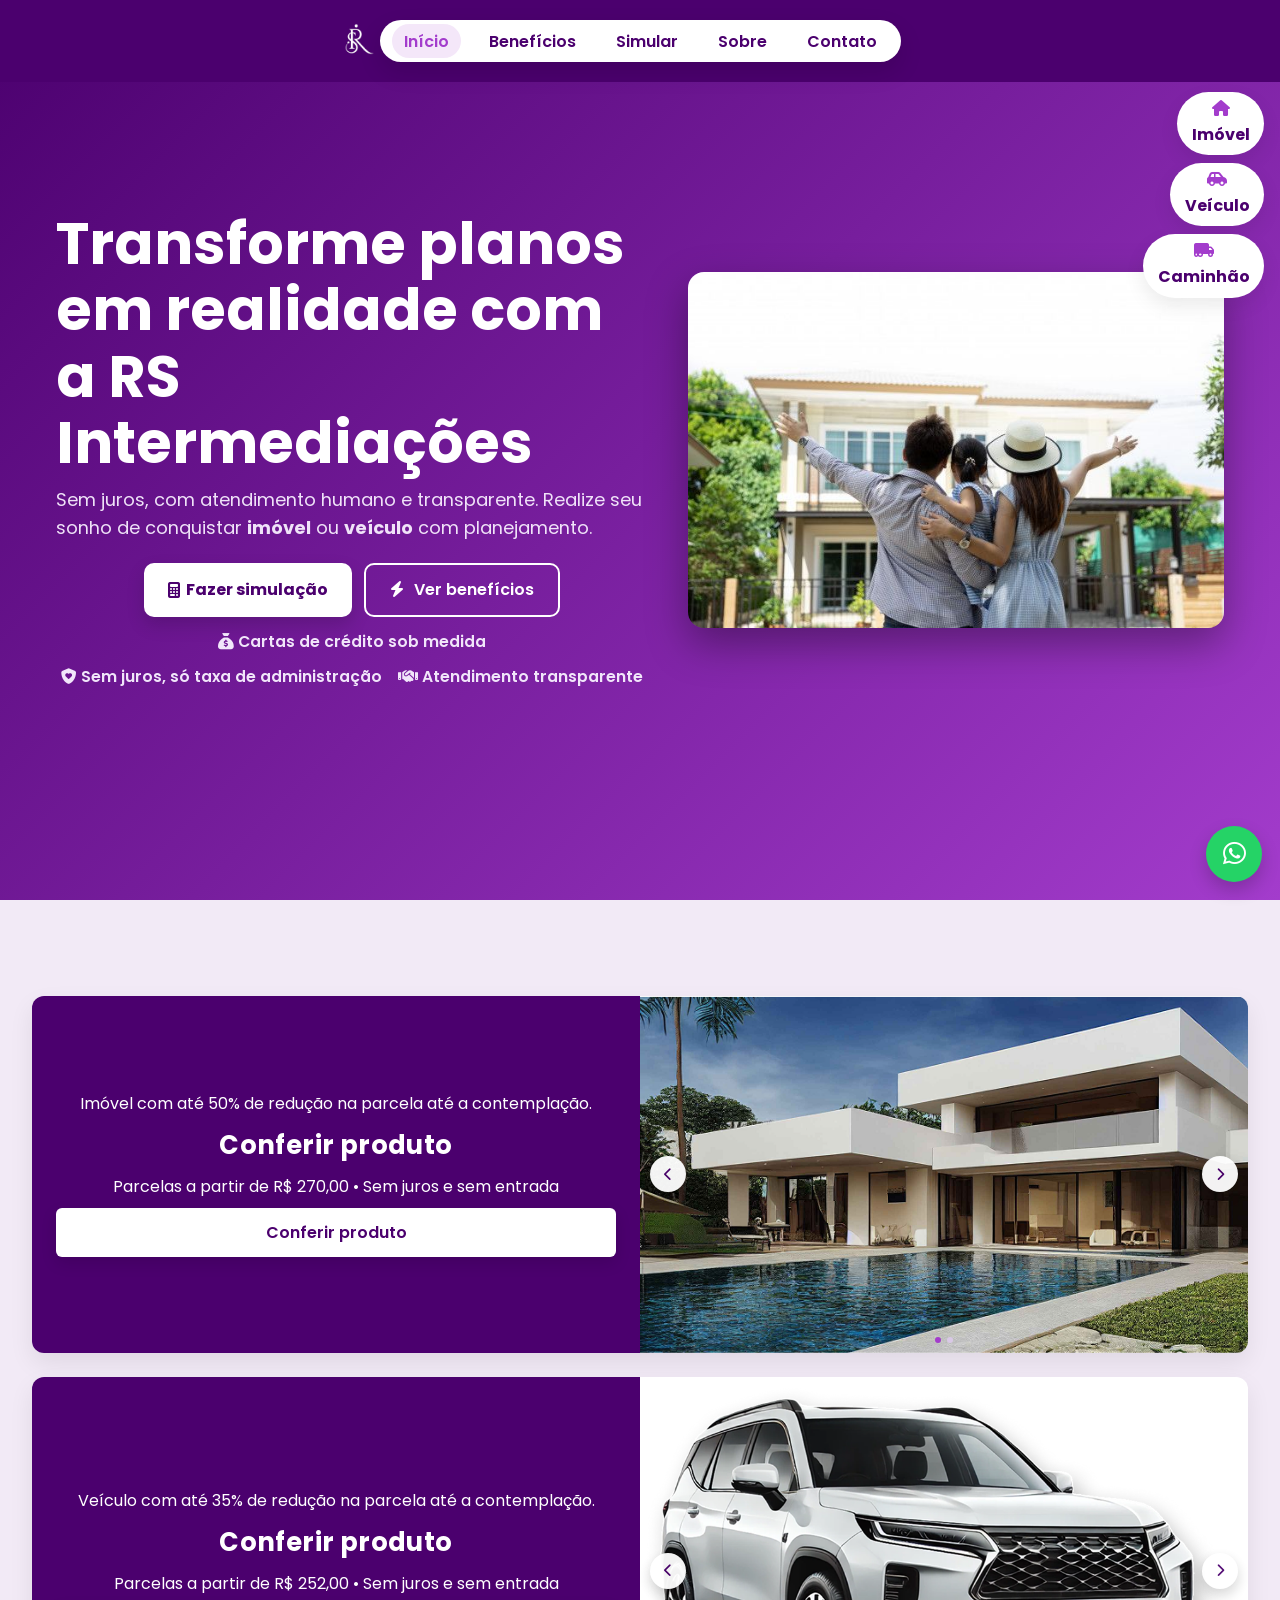
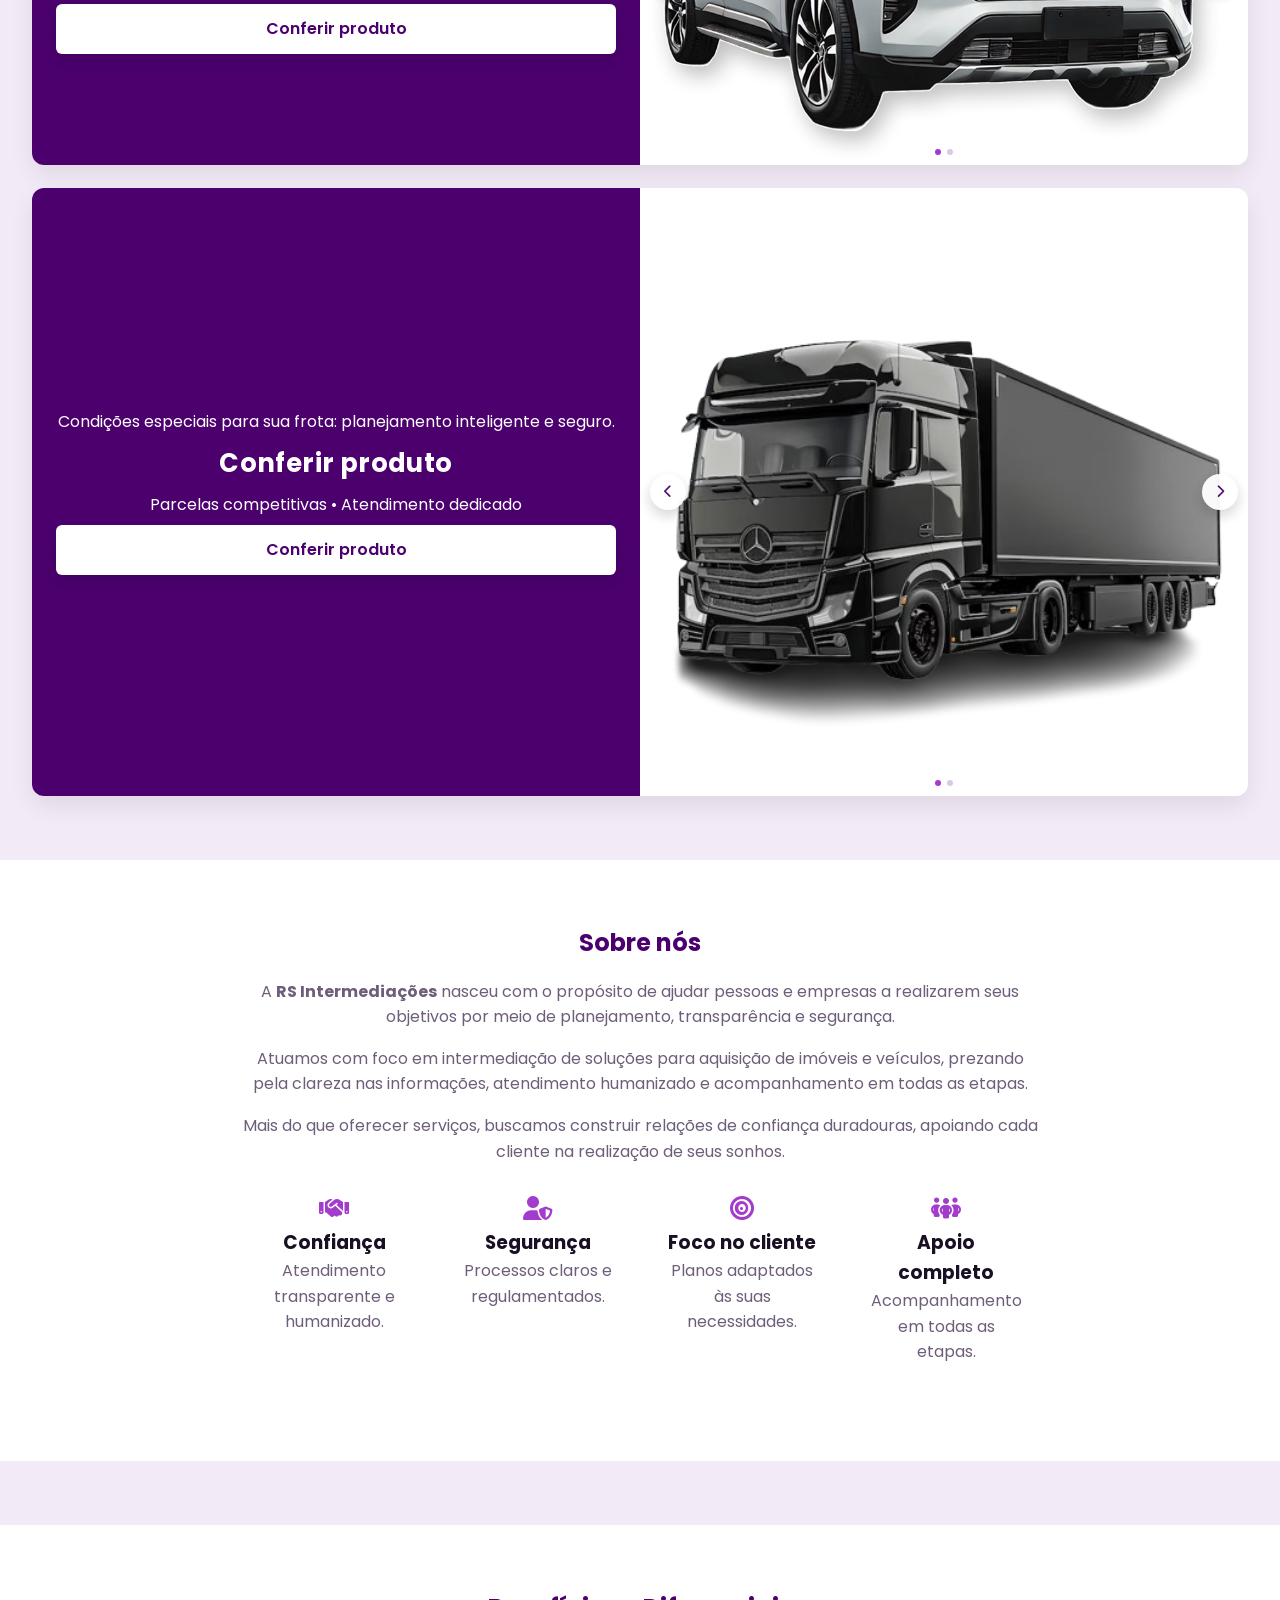
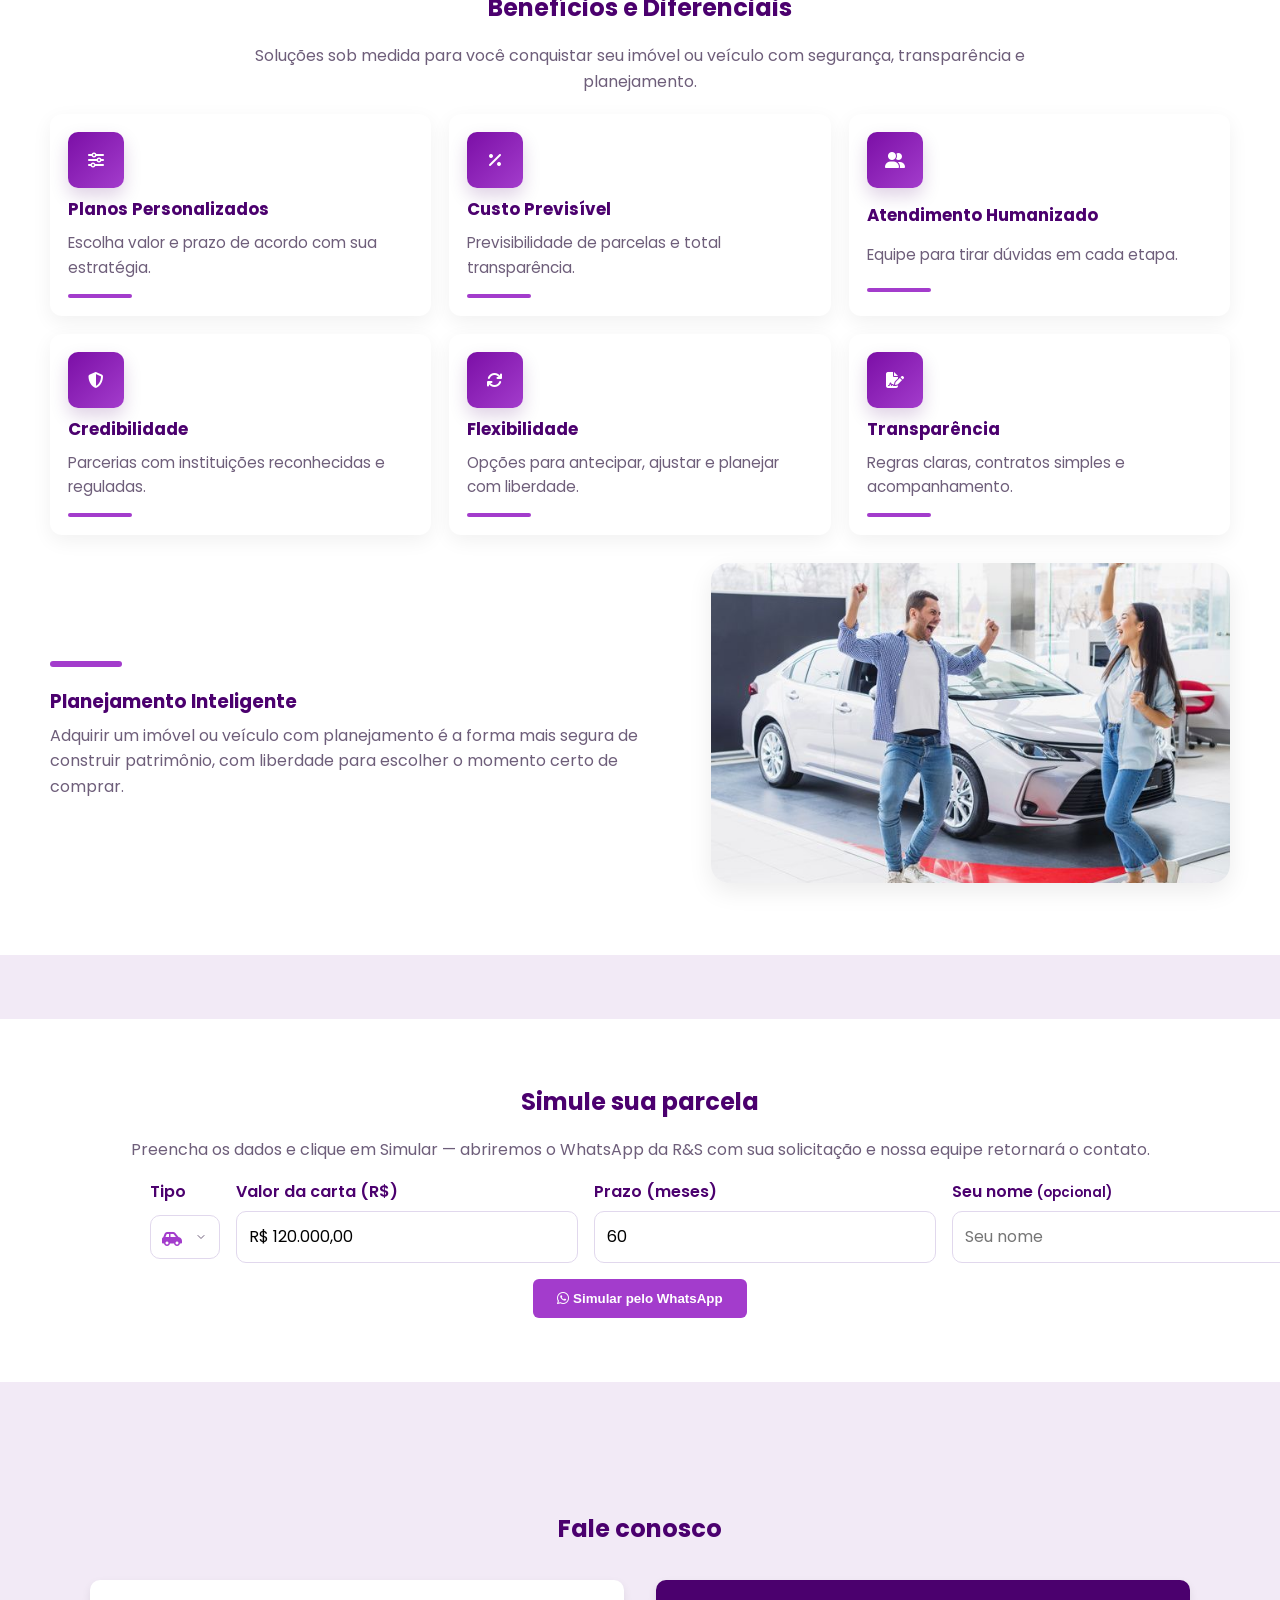
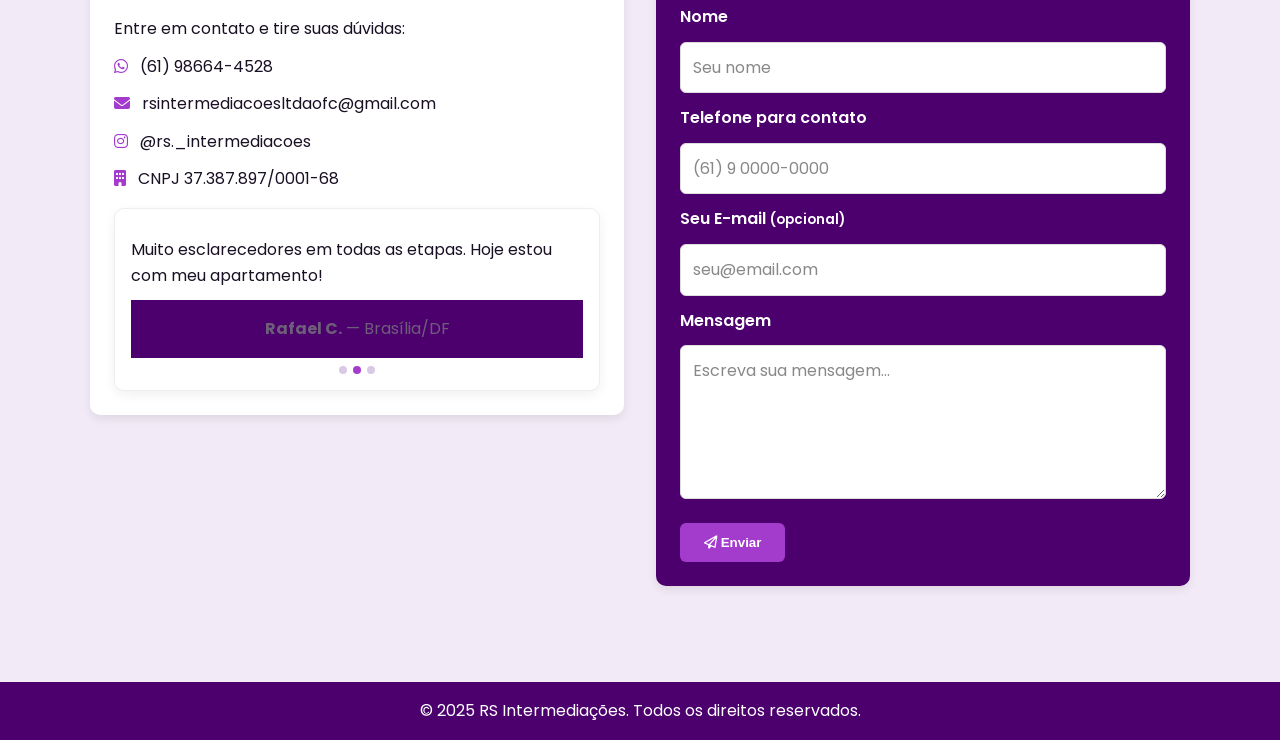
==== commit 3ad84593: "Ajustes - Filipe" ====
--- a/Projetoconsorcio2-main/index.html
+++ b/Projetoconsorcio2-main/index.html
@@ -1,117 +1,119 @@
-﻿<!DOCTYPE html> 
+﻿<!DOCTYPE html>
 <html lang="pt-BR">
-  <head>
-    <meta charset="UTF-8" />
-    <meta http-equiv="Content-Type" content="text/html; charset=utf-8" />
-    <meta name="viewport" content="width=device-width, initial-scale=1" />
-    <title>R&S Intermediações</title>
-
-    <!-- KATLHEN Fonts & Icons -->
-    <link href="https://fonts.googleapis.com/css2?family=Poppins:wght@400;600;700&display=swap" rel="stylesheet" />
-    <link rel="stylesheet" href="https://cdnjs.cloudflare.com/ajax/libs/font-awesome/6.5.2/css/all.min.css" />
-
-    <!-- Styles -->
-    <link rel="stylesheet" href="style.css" />
-
-    <!-- Rolagem suave e compensação do header (garantia extra) -->
-    <style>
-      html { scroll-behavior: smooth; }
-      section { scroll-margin-top: 90px; }
-    </style>
-  </head>
-
-  <body>
-    <!-- Navegação -->
-    <nav class="nav" aria-label="Principal">
-      <a href="#hero" class="logo" aria-label="Ir para o início">
-        <img src="assets/logo.png" alt="R&S Intermediações" />
-      </a>
-
-      <button class="nav-toggle" aria-label="Abrir menu" aria-expanded="false">
-        <i class="fas fa-bars" aria-hidden="true"></i>
-      </button>
-
-      <ul class="nav-links">
-        <li><a href="#hero">Início</a></li>
-        <li><a href="#beneficios">Benefícios</a></li>
-        <li><a href="#simulador">Simular</a></li>
-        <li><a href="#sobre">Sobre</a></li>
-        <li><a href="#contato">Contato</a></li>
+
+<head>
+  <meta charset="UTF-8" />
+  <meta http-equiv="Content-Type" content="text/html; charset=utf-8" />
+  <meta name="viewport" content="width=device-width, initial-scale=1" />
+  <title>R&S Intermediações</title>
+
+  <!-- KATLHEN Fonts & Icons -->
+  <link href="https://fonts.googleapis.com/css2?family=Poppins:wght@400;600;700&display=swap" rel="stylesheet" />
+  <link rel="stylesheet" href="https://cdnjs.cloudflare.com/ajax/libs/font-awesome/6.5.2/css/all.min.css" />
+
+  <!-- Styles -->
+  <link rel="stylesheet" href="style.css" />
+
+  <!-- Rolagem suave e compensação do header (garantia extra) -->
+  <style>
+    html {
+      scroll-behavior: smooth;
+    }
+
+    section {
+      scroll-margin-top: 90px;
+    }
+  </style>
+</head>
+
+<body>
+  <!-- Navegação -->
+  <nav class="nav" aria-label="Principal">
+    <a href="#hero" class="logo" aria-label="Ir para o início">
+      <img src="assets/logo.png" alt="R&S Intermediações" />
+    </a>
+
+    <button class="nav-toggle" aria-label="Abrir menu" aria-expanded="false">
+      <i class="fas fa-bars" aria-hidden="true"></i>
+    </button>
+
+    <ul class="nav-links">
+      <li><a href="#hero">Início</a></li>
+      <li><a href="#beneficios">Benefícios</a></li>
+      <li><a href="#simulador">Simular</a></li>
+      <li><a href="#sobre">Sobre</a></li>
+      <li><a href="#contato">Contato</a></li>
+    </ul>
+  </nav>
+
+  <!-- Balões de Atalho para Ofertas -->
+  <div class="balloon-nav" aria-label="Atalhos para ofertas">
+    <a class="balloon" href="#card-imovel" aria-label="Ir para oferta de Imóvel">
+      <i class="fa-solid fa-house" aria-hidden="true"></i>
+      <span>Imóvel</span>
+    </a>
+    <a class="balloon" href="#card-veiculo" aria-label="Ir para oferta de Veículo">
+      <i class="fa-solid fa-car-side" aria-hidden="true"></i>
+      <span>Veículo</span>
+    </a>
+    <a class="balloon" href="#card-caminhao" aria-label="Ir para oferta de Caminhão">
+      <i class="fa-solid fa-truck-moving" aria-hidden="true"></i>
+      <span>Caminhão</span>
+    </a>
+  </div>
+
+  <section id="hero" class="hero hero--split hero--center">
+    <div class="hero-left">
+      <h1>
+        Transforme planos em realidade com a
+        <strong>RS Intermediações</strong>
+      </h1>
+
+      <p class="hero-sub">
+        Sem juros, com atendimento humano e transparente. Realize seu sonho de conquistar
+        <strong>imóvel</strong> ou <strong>veículo</strong> com planejamento.
+      </p>
+
+      <div class="hero-ctas">
+        <a href="#simulador" class="btn btn-light">
+          <i class="fa-solid fa-calculator" aria-hidden="true"></i> Fazer simulação
+        </a>
+        <a href="#beneficios" class="btn btn-ghost">
+          <i class="fa-solid fa-bolt" aria-hidden="true"></i> Ver benefícios
+        </a>
+      </div>
+
+      <!-- métrica (opcional; pode apagar se não quiser) -->
+      <ul class="hero-metrics" aria-label="Diferenciais em números">
+        <li><i class="fa-solid fa-sack-dollar"></i> Cartas de crédito sob medida</li>
+        <li><i class="fa-solid fa-shield-heart"></i> Sem juros, só taxa de administração</li>
+        <li><i class="fa-solid fa-handshake"></i> Atendimento transparente</li>
       </ul>
-    </nav>
-
-    <!-- Balões de Atalho para Ofertas -->
-    <div class="balloon-nav" aria-label="Atalhos para ofertas">
-      <a class="balloon" href="#card-imovel" aria-label="Ir para oferta de Imóvel">
-        <i class="fa-solid fa-house" aria-hidden="true"></i>
-        <span>Imóvel</span>
-      </a>
-      <a class="balloon" href="#card-veiculo" aria-label="Ir para oferta de Veículo">
-        <i class="fa-solid fa-car-side" aria-hidden="true"></i>
-        <span>Veículo</span>
-      </a>
-      <a class="balloon" href="#card-caminhao" aria-label="Ir para oferta de Caminhão">
-        <i class="fa-solid fa-truck-moving" aria-hidden="true"></i>
-        <span>Caminhão</span>
-      </a>
-    </div>
-
-    <section id="hero" class="hero hero--split hero--center">
-      <div class="hero-left">
-        <h1>
-          Transforme planos em realidade com a
-          <strong>RS Intermediações</strong>
-        </h1>
-
-        <p class="hero-sub">
-          Sem juros, com atendimento humano e transparente. Realize seu sonho de conquistar
-          <strong>imóvel</strong> ou <strong>veículo</strong> com planejamento.
-        </p>
-
-        <div class="hero-ctas">
-          <a href="#simulador" class="btn btn-light">
-            <i class="fa-solid fa-calculator" aria-hidden="true"></i> Fazer simulação
-          </a>
-          <a href="#beneficios" class="btn btn-ghost">
-            <i class="fa-solid fa-bolt" aria-hidden="true"></i> Ver benefícios
-          </a>
-        </div>
-
-        <!-- métrica (opcional; pode apagar se não quiser) -->
-        <ul class="hero-metrics" aria-label="Diferenciais em números">
-          <li><i class="fa-solid fa-sack-dollar"></i> Cartas de crédito sob medida</li>
-          <li><i class="fa-solid fa-shield-heart"></i> Sem juros, só taxa de administração</li>
-          <li><i class="fa-solid fa-handshake"></i> Atendimento transparente</li>
-        </ul>
-      </div>
-
-      <div class="hero-right" aria-hidden="true">
-        <img src="assets/hero.png" alt="Família realizando a conquista do imóvel" />
-        <span class="hero-shape"></span>
-      </div>
-    </section>
-
-      <!-- Conferir os produtos -->
+    </div>
+
+    <div class="hero-right" aria-hidden="true">
+      <img src="assets/hero.png" alt="Família realizando a conquista do imóvel" />
+      <span class="hero-shape"></span>
+    </div>
+  </section>
+  <!-- Conferir os produtos -->
   <section class="promo-cards">
     <article id="card-imovel" class="promo-card" data-media-prefix="casa">
       <div class="promo-text">
         <p class="promo-kicker">Imóvel com até 50% de redução na parcela até a contemplação.</p>
         <h3>Conferir produto</h3>
         <p class="promo-sub">Parcelas a partir de R$ 270,00 • Sem juros e sem entrada</p>
-        <a class="btn btn-light" href="#">Conferir produto</a>
+        <a class="btn btn-light">Conferir produto</a>
       </div>
       <div class="promo-media" aria-hidden="true">
         <div class="media-slider" role="region" aria-label="Galeria - Imóvel">
-          <div class="media-track" aria-live="polite">
-            <div class="media-slide active">
-              <img src="assets/casa_1.png" alt="Imóvel" />
-            </div>
-          </div>
-          <button class="media-nav media-next" href="#" role="button" aria-label="Próximo">
+          <div class="media-track" aria-live="polite"></div>
+
+          <button class="media-nav media-prev" type="button" aria-label="Anterior">
+            <i class="fa-solid fa-chevron-left" aria-hidden="true"></i>
+          </button>
+          <button class="media-nav media-next" type="button" aria-label="Próximo">
             <i class="fa-solid fa-chevron-right" aria-hidden="true"></i>
-          </button>
-          <button class="media-nav media-prev" aria-label="Anterior">
-            <i class="fa-solid fa-chevron-left" aria-hidden="true"></i>
           </button>
           <div class="media-dots" aria-hidden="true"></div>
         </div>
@@ -123,19 +125,16 @@
         <p class="promo-kicker">Veículo com até 35% de redução na parcela até a contemplação.</p>
         <h3>Conferir produto</h3>
         <p class="promo-sub">Parcelas a partir de R$ 252,00 • Sem juros e sem entrada</p>
-        <a class="btn btn-light" href="#">Conferir produto</a>
+        <a class="btn btn-light">Conferir produto</a>
       </div>
       <div class="promo-media" aria-hidden="true">
         <div class="media-slider" role="region" aria-label="Galeria - Veículo">
-          <div class="media-track" aria-live="polite">
-            <div class="media-slide active">
-              <img src="assets/carro_1.png" alt="Veículo" />
-            </div>
-          </div>
-          <button class="media-nav media-prev" href="#" role="button" aria-label="Anterior">
+          <div class="media-track" aria-live="polite"></div>
+
+          <button class="media-nav media-prev" type="button" aria-label="Anterior">
             <i class="fa-solid fa-chevron-left" aria-hidden="true"></i>
           </button>
-          <button class="media-nav media-next" aria-label="Próximo">
+          <button class="media-nav media-next" type="button" aria-label="Próximo">
             <i class="fa-solid fa-chevron-right" aria-hidden="true"></i>
           </button>
           <div class="media-dots" aria-hidden="true"></div>
@@ -148,255 +147,287 @@
         <p class="promo-kicker">Condições especiais para sua frota: planejamento inteligente e seguro.</p>
         <h3>Conferir produto</h3>
         <p class="promo-sub">Parcelas competitivas • Atendimento dedicado</p>
-        <a class="btn btn-light" href="#">Conferir produto</a>
+        <a class="btn btn-light">Conferir produto</a>
       </div>
       <div class="promo-media" aria-hidden="true">
         <div class="media-slider" role="region" aria-label="Galeria - Caminhão">
-          <div class="media-track" aria-live="polite">
-            <div class="media-slide active">
-              <img src="assets/caminhao_1.png" alt="Caminhão" />
+          <div class="media-track" aria-live="polite"></div>
+
+          <button class="media-nav media-prev" type="button" aria-label="Anterior">
+            <i class="fa-solid fa-chevron-left" aria-hidden="true"></i>
+          </button>
+          <button class="media-nav media-next" type="button" aria-label="Próximo">
+            <i class="fa-solid fa-chevron-right" aria-hidden="true"></i>
+          </button>
+          <div class="media-dots" aria-hidden="true"></div>
+        </div>
+      </div>
+    </article>
+  </section>
+
+  <!-- Sobre nós (agora seção normal) -->
+  <section id="sobre" class="about section" aria-label="Sobre nós">
+    <div class="about-text">
+      <h2>Sobre nós</h2>
+      <p>
+        A <strong>RS Intermediações</strong> nasceu com o propósito de ajudar pessoas
+        e empresas a realizarem seus objetivos por meio de planejamento,
+        transparência e segurança.
+      </p>
+      <p>
+        Atuamos com foco em intermediação de soluções para aquisição de imóveis
+        e veículos, prezando pela clareza nas informações, atendimento
+        humanizado e acompanhamento em todas as etapas.
+      </p>
+      <p>
+        Mais do que oferecer serviços, buscamos construir relações de confiança
+        duradouras, apoiando cada cliente na realização de seus sonhos.
+      </p>
+
+      <div class="features">
+        <article class="feature">
+          <i class="fas fa-handshake" aria-hidden="true"></i>
+          <h3>Confiança</h3>
+          <p>Atendimento transparente e humanizado.</p>
+        </article>
+        <article class="feature">
+          <i class="fas fa-user-shield" aria-hidden="true"></i>
+          <h3>Segurança</h3>
+          <p>Processos claros e regulamentados.</p>
+        </article>
+        <article class="feature">
+          <i class="fas fa-bullseye" aria-hidden="true"></i>
+          <h3>Foco no cliente</h3>
+          <p>Planos adaptados às suas necessidades.</p>
+        </article>
+        <article class="feature">
+          <i class="fas fa-people-group" aria-hidden="true"></i>
+          <h3>Apoio completo</h3>
+          <p>Acompanhamento em todas as etapas.</p>
+        </article>
+      </div>
+    </div>
+  </section>
+
+  <!-- Benefícios (agora seção normal) -->
+  <section id="beneficios" class="benefits section" aria-label="Benefícios e Diferenciais">
+    <h2>Benefícios e Diferenciais</h2>
+    <p class="subtitle">
+      Soluções sob medida para você conquistar seu imóvel ou veículo com
+      segurança, transparência e planejamento.
+    </p>
+
+    <div class="benefit-grid">
+      <article class="benefit-item">
+        <div class="benefit-icon"><i class="fa-solid fa-sliders"></i></div>
+        <h3>Planos Personalizados</h3>
+        <p>Escolha valor e prazo de acordo com sua estratégia.</p>
+        <span class="benefit-underline"></span>
+      </article>
+
+      <article class="benefit-item">
+        <div class="benefit-icon"><i class="fa-solid fa-percent"></i></div>
+        <h3>Custo Previsível</h3>
+        <p>Previsibilidade de parcelas e total transparência.</p>
+        <span class="benefit-underline"></span>
+      </article>
+
+      <article class="benefit-item">
+        <div class="benefit-icon"><i class="fa-solid fa-user-group"></i></div>
+        <h3>Atendimento Humanizado</h3>
+        <p>Equipe para tirar dúvidas em cada etapa.</p>
+        <span class="benefit-underline"></span>
+      </article>
+
+      <article class="benefit-item">
+        <div class="benefit-icon"><i class="fa-solid fa-shield-halved"></i></div>
+        <h3>Credibilidade</h3>
+        <p>Parcerias com instituições reconhecidas e reguladas.</p>
+        <span class="benefit-underline"></span>
+      </article>
+
+      <article class="benefit-item">
+        <div class="benefit-icon"><i class="fa-solid fa-arrows-rotate"></i></div>
+        <h3>Flexibilidade</h3>
+        <p>Opções para antecipar, ajustar e planejar com liberdade.</p>
+        <span class="benefit-underline"></span>
+      </article>
+
+      <article class="benefit-item">
+        <div class="benefit-icon"><i class="fa-solid fa-file-signature"></i></div>
+        <h3>Transparência</h3>
+        <p>Regras claras, contratos simples e acompanhamento.</p>
+        <span class="benefit-underline"></span>
+      </article>
+    </div>
+
+    <div class="benefit-split">
+      <div>
+        <span class="split-line"></span>
+        <h3>Planejamento Inteligente</h3>
+        <p>
+          Adquirir um imóvel ou veículo com planejamento é a forma mais
+          segura de construir patrimônio, com liberdade para escolher
+          o momento certo de comprar.
+        </p>
+      </div>
+      <div class="split-illustration" aria-hidden="true">
+        <picture>
+          <source srcset="assets/beneficios.png" type="image/png" />
+          <img src="assets/beneficios.png" alt="Imóvel" />
+        </picture>
+      </div>
+    </div>
+  </section>
+
+  <!-- Simulador (agora seção normal) -->
+  <section id="simulador" class="simulador section" aria-label="Simule sua parcela">
+    <h2>Simule sua parcela</h2>
+    <p class="simulador-subtitle">
+      Preencha os dados e clique em Simular — abriremos o WhatsApp da R&S com sua
+      solicitação e nossa equipe retornará o contato.
+    </p>
+
+    <form class="sim-form" onsubmit="event.preventDefault();">
+      <div class="sim-grid">
+        <div class="sim-field">
+          <label for="tipo">Tipo</label>
+          <div class="select-field">
+            <i class="fa-solid fa-car-side" aria-hidden="true"></i>
+            <select id="tipo" aria-label="Tipo de bem">
+              <option value="veiculo" selected>Veículo</option>
+              <option value="imovel">Imóvel</option>
+            </select>
+          </div>
+        </div>
+
+        <div class="sim-field">
+          <label for="valor">Valor da carta (R$)</label>
+          <input id="valor" type="text" inputmode="numeric" autocomplete="off" placeholder="R$ 120.000,00"
+            value="R$ 120.000,00" required />
+        </div>
+
+        <div class="sim-field">
+          <label for="prazo">Prazo (meses)</label>
+          <input id="prazo" type="number" min="12" step="1" value="60" required />
+        </div>
+
+        <div class="sim-field">
+          <label for="nome">Seu nome <small>(opcional)</small></label>
+          <input id="nome" type="text" placeholder="Seu nome" />
+        </div>
+      </div>
+
+      <div class="sim-actions">
+        <button class="btn btn-primary" id="btn-simular" type="button">
+          <i class="fa-brands fa-whatsapp"></i> Simular pelo WhatsApp
+        </button>
+      </div>
+    </form>
+  </section>
+
+  <!-- Contato -->
+  <section id="contato" class="contact">
+    <h2>Fale conosco</h2>
+    <div class="contact-grid">
+      <div class="contact-info">
+        <p class="contact-subtitle">Entre em contato e tire suas dúvidas:</p>
+        <p><i class="fa-brands fa-whatsapp"></i> (61) 98664-4528</p>
+        <p><i class="fa-solid fa-envelope"></i> rsintermediacoesltdaofc@gmail.com</p>
+        <p><i class="fa-brands fa-instagram"></i> @rs._intermediacoes</p>
+        <p><i class="fa-solid fa-building"></i> CNPJ 37.387.897/0001-68</p>
+
+        <!-- Clientes (depoimentos) -->
+        <div class="testimonials" aria-label="Nossos clientes">
+          <div class="testimonial-card">
+            <div class="testimonial-items">
+              <blockquote class="active">
+                <p>Consegui planejar a compra do meu carro sem surpresas. Atendimento excelente!</p>
+                <footer><strong>Mariana S.</strong> — Goiânia/GO</footer>
+              </blockquote>
+
+              <blockquote>
+                <p>Muito esclarecedores em todas as etapas. Hoje estou com meu apartamento!</p>
+                <footer><strong>Rafael C.</strong> — Brasília/DF</footer>
+              </blockquote>
+
+              <blockquote>
+                <p>Transparência e acompanhamento de perto. Recomendo para quem quer segurança.</p>
+                <footer><strong>Ana Paula</strong> — Águas Claras/DF</footer>
+              </blockquote>
+
             </div>
+            <div class="testimonial-dots" aria-hidden="true"></div>
           </div>
-          <button class="media-nav media-prev" aria-label="Anterior">
-            <i class="fa-solid fa-chevron-left" aria-hidden="true"></i>
-          </button>f
-          <button class="media-nav media-next" aria-label="Próximo">
-            <i class="fa-solid fa-chevron-right" aria-hidden="true"></i>
-          </button>
-          <div class="media-dots" aria-hidden="true"></div>
-        </div>
-      </div>
-    </article>
-  </section>
-
-    <!-- Sobre nós (agora seção normal) -->
-    <section id="sobre" class="about section" aria-label="Sobre nós">
-      <div class="about-text">
-        <h2>Sobre nós</h2>
-        <p>
-          A <strong>RS Intermediações</strong> nasceu com o propósito de ajudar pessoas
-          e empresas a realizarem seus objetivos por meio de planejamento,
-          transparência e segurança.
-        </p>
-        <p>
-          Atuamos com foco em intermediação de soluções para aquisição de imóveis
-          e veículos, prezando pela clareza nas informações, atendimento
-          humanizado e acompanhamento em todas as etapas.
-        </p>
-        <p>
-          Mais do que oferecer serviços, buscamos construir relações de confiança
-          duradouras, apoiando cada cliente na realização de seus sonhos.
-        </p>
-
-        <div class="features">
-          <article class="feature">
-            <i class="fas fa-handshake" aria-hidden="true"></i>
-            <h3>Confiança</h3>
-            <p>Atendimento transparente e humanizado.</p>
-          </article>
-          <article class="feature">
-            <i class="fas fa-user-shield" aria-hidden="true"></i>
-            <h3>Segurança</h3>
-            <p>Processos claros e regulamentados.</p>
-          </article>
-          <article class="feature">
-            <i class="fas fa-bullseye" aria-hidden="true"></i>
-            <h3>Foco no cliente</h3>
-            <p>Planos adaptados às suas necessidades.</p>
-          </article>
-          <article class="feature">
-            <i class="fas fa-people-group" aria-hidden="true"></i>
-            <h3>Apoio completo</h3>
-            <p>Acompanhamento em todas as etapas.</p>
-          </article>
-        </div>
-      </div>
-    </section>
-
-    <!-- Benefícios (agora seção normal) -->
-    <section id="beneficios" class="benefits section" aria-label="Benefícios e Diferenciais">
-      <h2>Benefícios e Diferenciais</h2>
-      <p class="subtitle">
-        Soluções sob medida para você conquistar seu imóvel ou veículo com
-        segurança, transparência e planejamento.
-      </p>
-
-      <div class="benefit-grid">
-        <article class="benefit-item">
-          <div class="benefit-icon"><i class="fa-solid fa-sliders"></i></div>
-          <h3>Planos Personalizados</h3>
-          <p>Escolha valor e prazo de acordo com sua estratégia.</p>
-          <span class="benefit-underline"></span>
-        </article>
-
-        <article class="benefit-item">
-          <div class="benefit-icon"><i class="fa-solid fa-percent"></i></div>
-          <h3>Custo Previsível</h3>
-          <p>Previsibilidade de parcelas e total transparência.</p>
-          <span class="benefit-underline"></span>
-        </article>
-
-        <article class="benefit-item">
-          <div class="benefit-icon"><i class="fa-solid fa-user-group"></i></div>
-          <h3>Atendimento Humanizado</h3>
-          <p>Equipe para tirar dúvidas em cada etapa.</p>
-          <span class="benefit-underline"></span>
-        </article>
-
-        <article class="benefit-item">
-          <div class="benefit-icon"><i class="fa-solid fa-shield-halved"></i></div>
-          <h3>Credibilidade</h3>
-          <p>Parcerias com instituições reconhecidas e reguladas.</p>
-          <span class="benefit-underline"></span>
-        </article>
-
-        <article class="benefit-item">
-          <div class="benefit-icon"><i class="fa-solid fa-arrows-rotate"></i></div>
-          <h3>Flexibilidade</h3>
-          <p>Opções para antecipar, ajustar e planejar com liberdade.</p>
-          <span class="benefit-underline"></span>
-        </article>
-
-        <article class="benefit-item">
-          <div class="benefit-icon"><i class="fa-solid fa-file-signature"></i></div>
-          <h3>Transparência</h3>
-          <p>Regras claras, contratos simples e acompanhamento.</p>
-          <span class="benefit-underline"></span>
-        </article>
-      </div>
-
-      <div class="benefit-split">
-        <div>
-          <span class="split-line"></span>
-          <h3>Planejamento Inteligente</h3>
-          <p>
-            Adquirir um imóvel ou veículo com planejamento é a forma mais
-            segura de construir patrimônio, com liberdade para escolher
-            o momento certo de comprar.
-          </p>
-        </div>
-        <div class="split-illustration" aria-hidden="true">
-          <picture>
-            <source srcset="assets/casa_1.png" type="image/png" />
-            <img src="assets/promo_casa.png" alt="Imóvel" />
-          </picture>
-        </div>
-      </div>
-    </section>
-
-    <!-- Simulador (agora seção normal) -->
-    <section id="simulador" class="simulador section" aria-label="Simule sua parcela">
-      <h2>Simule sua parcela</h2>
-      <p class="simulador-subtitle">
-        Preencha os dados e clique em Simular — abriremos o WhatsApp da R&S com sua
-        solicitação e nossa equipe retornará o contato.
-      </p>
-
-      <form class="sim-form" onsubmit="event.preventDefault();">
-        <div class="sim-grid">
-          <div class="sim-field">
-            <label for="tipo">Tipo</label>
-            <div class="select-field">
-              <i class="fa-solid fa-car-side" aria-hidden="true"></i>
-              <select id="tipo" aria-label="Tipo de bem">
-                <option value="veiculo" selected>Veículo</option>
-                <option value="imovel">Imóvel</option>
-              </select>
-            </div>
-          </div>
-
-          <div class="sim-field">
-            <label for="valor">Valor da carta (R$)</label>
-            <input id="valor" type="text" inputmode="numeric" autocomplete="off"
-                   placeholder="R$ 120.000,00" value="R$ 120.000,00" required />
-          </div>
-
-          <div class="sim-field">
-            <label for="prazo">Prazo (meses)</label>
-            <input id="prazo" type="number" min="12" step="1" value="60" required />
-          </div>
-
-          <div class="sim-field">
-            <label for="nome">Seu nome <small>(opcional)</small></label>
-            <input id="nome" type="text" placeholder="Seu nome" />
-          </div>
-        </div>
-
-        <div class="sim-actions">
-          <button class="btn btn-primary" id="btn-simular" type="button">
-            <i class="fa-brands fa-whatsapp"></i> Simular pelo WhatsApp
-          </button>
-        </div>
-      </form>
-    </section>
-
-    <!-- Contato -->
-    <section id="contato" class="contact">
-      <h2>Fale conosco</h2>
-      <div class="contact-grid">
-        <div class="contact-info">
-          <p class="contact-subtitle">Entre em contato e tire suas dúvidas:</p>
-          <p><i class="fa-brands fa-whatsapp"></i> (61) 98664-4528</p>
-          <p><i class="fa-solid fa-envelope"></i> rsintermediacoesltdaofc@gmail.com</p>
-          <p><i class="fa-brands fa-instagram"></i> @rs._intermediacoes</p>
-        <p><i class="fa-solid fa-building"></i> CNPJ 37.387.897/0001-68</p>
-
-          <!-- Clientes (depoimentos) -->
-          <div class="testimonials" aria-label="Nossos clientes">
-            <div class="testimonial-card">
-              <div class="testimonial-items">
-                <blockquote class="active">
-                  <p>Consegui planejar a compra do meu carro sem surpresas. Atendimento excelente!</p>
-                  <footer><strong>Mariana S.</strong> — Goiânia/GO</footer>
-                </blockquote>
-                <blockquote>
-                  <p>Muito esclarecedores em todas as etapas. Hoje estou com meu apartamento!</p>
-                  <footer><strong>Rafael C.</strong> — Brasília/DF</footer>
-                </blockquote>
-                <blockquote>
-                  <p>Transparência e acompanhamento de perto. Recomendo para quem quer segurança.</p>
-                  <footer><strong>Ana Paula</strong> — Águas Claras/DF</footer>
-                </blockquote>
-              </div>
-              <div class="testimonial-dots" aria-hidden="true"></div>
-            </div>
-          </div>
-        </div>
-
-        <div class="contact-form">
-          <form id="rs-form" onsubmit="event.preventDefault(); enviarEmail();">
-            <label for="nomeContato">Nome</label>
-            <input type="text" id="nomeContato" placeholder="Seu nome" required />
-
-            <label for="telefone">Telefone para contato</label>
-            <input type="text" id="telefone" placeholder="(61) 9 0000-0000" required />
-
-            <label for="emailCliente">Seu E-mail <small>(opcional)</small></label>
-            <input type="email" id="emailCliente" placeholder="seu@email.com" />
-
-            <label for="mensagem">Mensagem</label>
-            <textarea id="mensagem" rows="5" placeholder="Escreva sua mensagem..." required></textarea>
-
-            <button type="submit" class="btn btn-primary">
-              <i class="fa-regular fa-paper-plane"></i> Enviar
-            </button>
-          </form>
-        </div>
-      </div>
-    </section>
-
-    <!-- Rodapé -->
-    <footer class="footer">
-      <p>&copy; 2025 RS Intermediações. Todos os direitos reservados.</p>
-    </footer>
-
-    <!-- Scripts -->
-    <script src="script.js"></script>
-
-    <!-- WhatsApp Flutuante -->
-    <a id="wpp-fab" class="wpp-fab" href="https://wa.me/5561986644528" target="_blank" rel="noopener" aria-label="Fale conosco pelo WhatsApp">
-      <span class="wpp-hint">Fale conosco</span>
-      <i class="fa-brands fa-whatsapp" aria-hidden="true"></i>
-    </a>
-  </body>
-</html>
+        </div>
+      </div>
+
+      <div class="contact-form">
+        <form id="rs-form" onsubmit="event.preventDefault(); enviarEmail();">
+          <label for="nomeContato">Nome</label>
+          <input type="text" id="nomeContato" placeholder="Seu nome" required />
+
+          <label for="telefone">Telefone para contato</label>
+          <input type="text" id="telefone" placeholder="(61) 9 0000-0000" required maxlength="16" />
+
+
+          <label for="emailCliente">Seu E-mail <small>(opcional)</small></label>
+          <input type="email" id="emailCliente" placeholder="seu@email.com" />
+
+          <label for="mensagem">Mensagem</label>
+          <textarea id="mensagem" rows="5" placeholder="Escreva sua mensagem..." required></textarea>
+
+          <button type="submit" class="btn btn-primary">
+            <i class="fa-regular fa-paper-plane"></i> Enviar
+          </button>
+        </form>
+      </div>
+    </div>
+  </section>
+
+  <!-- Rodapé -->
+  <footer class="footer">
+    <p>&copy; 2025 RS Intermediações. Todos os direitos reservados.</p>
+  </footer>
+
+  <!-- Scripts -->
+  <script src="script.js"></script>
+
+  <!-- WhatsApp Flutuante -->
+  <a id="wpp-fab" class="wpp-fab" href="https://wa.me/5561986644528" target="_blank" rel="noopener"
+    aria-label="Fale conosco pelo WhatsApp">
+    <span class="wpp-hint">Fale conosco</span>
+    <i class="fa-brands fa-whatsapp" aria-hidden="true"></i>
+  </a>
+
+  <script>
+    document.getElementById("telefone").addEventListener("input", function (e) {
+      let value = e.target.value.replace(/\D/g, ""); // mantém só números
+
+      if (value.length > 11) value = value.slice(0, 11); // limita a 11 dígitos
+
+      let formatted = value;
+
+      if (value.length > 0) {
+        formatted = "(" + value.substring(0, 2) + ") "; // DDD
+      }
+      if (value.length > 6 && value.length <= 10) {
+        // telefone fixo
+        formatted += value.substring(2, 6) + "-" + value.substring(6);
+      } else if (value.length > 6) {
+        // celular
+        formatted += value.substring(2, 7) + "-" + value.substring(7);
+      } else if (value.length > 2) {
+        formatted += value.substring(2);
+      }
+
+      e.target.value = formatted;
+    });
+
+
+  </script>
+
+
+</body>
+
+</html>
--- a/Projetoconsorcio2-main/style.css
+++ b/Projetoconsorcio2-main/style.css
@@ -1,556 +1,1368 @@
-:root{
-  --primary-color:#4b006e; /* Roxo */
-  --secondary-color:#7b0fa6;
-  --accent-color:#a33ccc;
-  --background-color:#f2eaf6;
-  --surface-color:#f6f0fa;
-  --text-color:#1a1024;
-  --muted-color:#6e5e7a;
-  --btn-radius:6px;
-  --nav-offset:84px; /* altura aproximada da nav para offset da âncora */
+:root {
+  --primary-color: #4b006e;
+  /* Roxo */
+  --secondary-color: #7b0fa6;
+  --accent-color: #a33ccc;
+  --background-color: #f2eaf6;
+  --surface-color: #f6f0fa;
+  --text-color: #1a1024;
+  --muted-color: #6e5e7a;
+  --btn-radius: 6px;
+  --nav-offset: 84px;
+  /* altura aproximada da nav para offset da âncora */
 }
 
 /* Reset básico */
-*{margin:0;padding:0;box-sizing:border-box}
-html{scroll-behavior:smooth}
-body{
-  font-family:'Poppins',sans-serif;
-  background:var(--background-color);
-  color:var(--text-color);
-  line-height:1.6;
+* {
+  margin: 0;
+  padding: 0;
+  box-sizing: border-box
+}
+
+html {
+  scroll-behavior: smooth
+}
+
+body {
+  font-family: 'Poppins', sans-serif;
+  background: var(--background-color);
+  color: var(--text-color);
+  line-height: 1.6;
 }
 
 /* ===== OVERLAYS (Benefícios / Simular) ===== */
-.overlay-panel{
-  position:fixed; inset:0; display:flex; justify-content:center; align-items:flex-start;
-  padding:calc(var(--nav-offset) + 16px) 16px 24px; z-index:1200;
-  background:rgba(0,0,0,.4);
-  opacity:0; visibility:hidden; pointer-events:none; transition:opacity .2s ease, visibility .2s ease;
-}
-.overlay-panel.open{ opacity:1; visibility:visible; pointer-events:auto; }
-.overlay-panel .overlay-box{
-  background:#fff; color:var(--text-color);
-  width:min(1180px, 100%); max-height:calc(100vh - var(--nav-offset) - 40px);
-  overflow:auto; border-radius:14px; box-shadow:0 14px 40px rgba(0,0,0,.22);
-  padding:20px; position:relative;
-}
-.overlay-panel#sobre{ align-items:center; padding:16px; }
-.overlay-close{
-  position:absolute; top:10px; right:10px; border:none; background:#fff; color:var(--primary-color);
-  width:36px; height:36px; border-radius:50%; box-shadow:0 4px 10px rgba(0,0,0,.15);
-  font-size:20px; line-height:36px; cursor:pointer;
-}
-@media (max-width:560px){
-  .overlay-panel{ padding:calc(var(--nav-offset) + 8px) 8px 16px }
-  .overlay-panel .overlay-box{ padding:14px }
+.overlay-panel {
+  position: fixed;
+  inset: 0;
+  display: flex;
+  justify-content: center;
+  align-items: flex-start;
+  padding: calc(var(--nav-offset) + 16px) 16px 24px;
+  z-index: 1200;
+  background: rgba(0, 0, 0, .4);
+  opacity: 0;
+  visibility: hidden;
+  pointer-events: none;
+  transition: opacity .2s ease, visibility .2s ease;
+}
+
+.overlay-panel.open {
+  opacity: 1;
+  visibility: visible;
+  pointer-events: auto;
+}
+
+.overlay-panel .overlay-box {
+  background: #fff;
+  color: var(--text-color);
+  width: min(1180px, 100%);
+  max-height: calc(100vh - var(--nav-offset) - 40px);
+  overflow: auto;
+  border-radius: 14px;
+  box-shadow: 0 14px 40px rgba(0, 0, 0, .22);
+  padding: 20px;
+  position: relative;
+}
+
+.overlay-panel#sobre {
+  align-items: center;
+  padding: 16px;
+}
+
+.overlay-close {
+  position: absolute;
+  top: 10px;
+  right: 10px;
+  border: none;
+  background: #fff;
+  color: var(--primary-color);
+  width: 36px;
+  height: 36px;
+  border-radius: 50%;
+  box-shadow: 0 4px 10px rgba(0, 0, 0, .15);
+  font-size: 20px;
+  line-height: 36px;
+  cursor: pointer;
+}
+
+@media (max-width:560px) {
+  .overlay-panel {
+    padding: calc(var(--nav-offset) + 8px) 8px 16px
+  }
+
+  .overlay-panel .overlay-box {
+    padding: 14px
+  }
 }
 
 /* ===== NAV ===== */
-nav{
-  position:fixed;top:0;left:0;width:100%;
-  background:var(--primary-color);color:#fff;
+nav {
+  position: fixed;
+  top: 0;
+  left: 0;
+  width: 100%;
+  background: var(--primary-color);
+  color: #fff;
   /* Grid para centralizar o menu como um “pill” */
-  display:grid;grid-template-columns:1fr auto 1fr;align-items:center;
-  padding:1rem 2rem;z-index:1000;
-}
-nav .logo{font-size:1.4rem;font-weight:700;display:inline-flex;align-items:center;height:50px;line-height:0;grid-column:1;justify-self:end}
-nav .logo img{height:100%;width:auto;display:block;object-fit:contain}
-nav .nav-toggle{display:none;background:none;border:none;color:#fff;font-size:1.5rem;grid-column:3;justify-self:end}
+  display: grid;
+  grid-template-columns: 1fr auto 1fr;
+  align-items: center;
+  padding: 1rem 2rem;
+  z-index: 1000;
+}
+
+nav .logo {
+  font-size: 1.4rem;
+  font-weight: 700;
+  display: inline-flex;
+  align-items: center;
+  height: 50px;
+  line-height: 0;
+  grid-column: 1;
+  justify-self: end
+}
+
+nav .logo img {
+  height: 100%;
+  width: auto;
+  display: block;
+  object-fit: contain
+}
+
+nav .nav-toggle {
+  display: none;
+  background: none;
+  border: none;
+  color: #fff;
+  font-size: 1.5rem;
+  grid-column: 3;
+  justify-self: end
+}
+
 /* Links centralizados com estilo “pill” (desktop) */
-nav .nav-links{grid-column:2;list-style:none;display:flex;gap:1rem;align-items:center;
-  background:#fff;padding:.5rem .75rem;border-radius:999px;box-shadow:0 10px 24px rgba(0,0,0,.12)}
-nav .nav-links a{color:var(--primary-color);font-weight:600;transition:color .2s, background-color .2s; text-decoration:none; padding:.35rem .75rem;border-radius:999px}
+nav .nav-links {
+  grid-column: 2;
+  list-style: none;
+  display: flex;
+  gap: 1rem;
+  align-items: center;
+  background: #fff;
+  padding: .5rem .75rem;
+  border-radius: 999px;
+  box-shadow: 0 10px 24px rgba(0, 0, 0, .12)
+}
+
+nav .nav-links a {
+  color: var(--primary-color);
+  font-weight: 600;
+  transition: color .2s, background-color .2s;
+  text-decoration: none;
+  padding: .35rem .75rem;
+  border-radius: 999px
+}
+
 /* Link ativo no desktop */
 nav .nav-links a.active,
-nav .nav-links a[aria-current="page"]{
-  color:var(--accent-color);
-  background:rgba(163,60,204,.12);
-}
+nav .nav-links a[aria-current="page"] {
+  color: var(--accent-color);
+  background: rgba(163, 60, 204, .12);
+}
+
 nav .nav-links a:hover,
-nav .nav-links a:focus{color:var(--accent-color);text-decoration:none}
+nav .nav-links a:focus {
+  color: var(--accent-color);
+  text-decoration: none
+}
+
 /* Botão CTA à direita (desktop) */
-.btn-cta{grid-column:3;justify-self:end;background:linear-gradient(135deg,var(--accent-color),var(--primary-color));
-  color:#fff;text-transform:uppercase;font-weight:700;border-radius:10px;padding:.85rem 1.25rem;box-shadow:0 8px 18px rgba(75,0,110,.25)}
-.btn-cta:hover{background:linear-gradient(135deg,var(--secondary-color),var(--primary-color))}
-
-@media (max-width:768px){
+.btn-cta {
+  grid-column: 3;
+  justify-self: end;
+  background: linear-gradient(135deg, var(--accent-color), var(--primary-color));
+  color: #fff;
+  text-transform: uppercase;
+  font-weight: 700;
+  border-radius: 10px;
+  padding: .85rem 1.25rem;
+  box-shadow: 0 8px 18px rgba(75, 0, 110, .25)
+}
+
+.btn-cta:hover {
+  background: linear-gradient(135deg, var(--secondary-color), var(--primary-color))
+}
+
+@media (max-width:768px) {
+
   /* Volta layout para flex e menu lateral */
-  nav{display:flex;justify-content:space-between;align-items:center}
-  .btn-cta{display:none}
-  nav .nav-toggle{display:block}
-  nav .nav-links{
-    position:fixed;right:0;top:0;height:100%;width:70%;
-    background:var(--primary-color);
-    flex-direction:column;align-items:flex-start;
-    padding:5rem 2rem;gap:1rem;
-    transform:translateX(100%);transition:transform .3s;
-    border-radius:0;box-shadow:none;
-  }
-  nav .nav-links a{color:#fff}
+  nav {
+    display: flex;
+    justify-content: space-between;
+    align-items: center
+  }
+
+  .btn-cta {
+    display: none
+  }
+
+  nav .nav-toggle {
+    display: block
+  }
+
+  nav .nav-links {
+    position: fixed;
+    right: 0;
+    top: 0;
+    height: 100%;
+    width: 70%;
+    background: var(--primary-color);
+    flex-direction: column;
+    align-items: flex-start;
+    padding: 5rem 2rem;
+    gap: 1rem;
+    transform: translateX(100%);
+    transition: transform .3s;
+    border-radius: 0;
+    box-shadow: none;
+  }
+
+  nav .nav-links a {
+    color: #fff
+  }
+
   /* Link ativo no menu lateral */
   nav .nav-links a.active,
-  nav .nav-links a[aria-current="page"]{color:var(--accent-color);background:transparent}
-  nav .nav-links.open{transform:translateX(0)}
+  nav .nav-links a[aria-current="page"] {
+    color: var(--accent-color);
+    background: transparent
+  }
+
+  nav .nav-links.open {
+    transform: translateX(0)
+  }
 }
 
 /* ===== BALÕES (atalhos) ===== */
-.balloon-nav{
-  display:flex;flex-direction:column;justify-content:flex-start;gap:.5rem;align-items:flex-end;
+.balloon-nav {
+  display: flex;
+  flex-direction: column;
+  justify-content: flex-start;
+  gap: .5rem;
+  align-items: flex-end;
   /* Espaçamento inicial abaixo da nav fixa */
-  margin:0;
-  max-width:none;width:auto;
+  margin: 0;
+  max-width: none;
+  width: auto;
   /* Ficar colado ao topo ao rolar, abaixo da nav */
-  position:fixed; top:calc(var(--nav-offset) + 8px); right:16px;
+  position: fixed;
+  top: calc(var(--nav-offset) + 8px);
+  right: 16px;
   /* Fundo branco em volta do grupo de balões */
-  background:transparent; padding:0; border-radius:0;
-  box-shadow:none;
-  z-index:900; /* abaixo da nav (1000), acima do conteúdo */
-}
-
-.balloon{
-  display:inline-flex;flex-direction:column;align-items:center;gap:.35rem;text-align:center;
-  background:#fff;color:var(--primary-color);
-  border-radius:999px;padding:.5rem .9rem;text-decoration:none;
-  box-shadow:0 8px 20px rgba(0,0,0,.08);
-  font-weight:700; transition:transform .18s ease, box-shadow .18s ease;
-  animation:balloon-float 3.2s ease-in-out infinite;
-}
-.balloon i{color:var(--accent-color)}
-.balloon:hover{transform:translateY(-2px) scale(1.03);box-shadow:0 10px 24px rgba(0,0,0,.12)}
-.balloon-nav .balloon:nth-child(2){animation-delay:.25s}
-.balloon-nav .balloon:nth-child(3){animation-delay:.5s}
-@keyframes balloon-float{0%{transform:translateY(0)}50%{transform:translateY(-4px)}100%{transform:translateY(0)}}
-@media (prefers-reduced-motion: reduce){.balloon{animation:none;transition:none}}
+  background: transparent;
+  padding: 0;
+  border-radius: 0;
+  box-shadow: none;
+  z-index: 900;
+  /* abaixo da nav (1000), acima do conteúdo */
+}
+
+.balloon {
+  display: inline-flex;
+  flex-direction: column;
+  align-items: center;
+  gap: .35rem;
+  text-align: center;
+  background: #fff;
+  color: var(--primary-color);
+  border-radius: 999px;
+  padding: .5rem .9rem;
+  text-decoration: none;
+  box-shadow: 0 8px 20px rgba(0, 0, 0, .08);
+  font-weight: 700;
+  transition: transform .18s ease, box-shadow .18s ease;
+  animation: balloon-float 3.2s ease-in-out infinite;
+}
+
+.balloon i {
+  color: var(--accent-color)
+}
+
+.balloon:hover {
+  transform: translateY(-2px) scale(1.03);
+  box-shadow: 0 10px 24px rgba(0, 0, 0, .12)
+}
+
+.balloon-nav .balloon:nth-child(2) {
+  animation-delay: .25s
+}
+
+.balloon-nav .balloon:nth-child(3) {
+  animation-delay: .5s
+}
+
+@keyframes balloon-float {
+  0% {
+    transform: translateY(0)
+  }
+
+  50% {
+    transform: translateY(-4px)
+  }
+
+  100% {
+    transform: translateY(0)
+  }
+}
+
+@media (prefers-reduced-motion: reduce) {
+  .balloon {
+    animation: none;
+    transition: none
+  }
+}
 
 /* Layout responsivo */
 @media (min-width: 768px) {
   .promo-card {
-    grid-template-columns: 1fr 1fr; /* Texto + Imagem lado a lado */
+    grid-template-columns: 1fr 1fr;
     gap: 0;
   }
 
   .promo-card.reverse {
-    grid-template-columns: 1fr 1fr; /* mantém 2 colunas */
-  }
-}
-/* ===== PROMO CARDS (logo abaixo do início) ===== */
-.promo-cards{padding:2rem 2rem 0}
-.promo-title{max-width:1100px;margin:0 auto 10px;text-align:center;color:var(--primary-color)}
-
-.promo-card{
-  max-width:1300px;margin:0 auto 1.5rem;
-  display:grid;grid-template-columns:1fr;align-items:stretch;gap:0;
-  background:#fff;border-radius:12px;overflow:hidden;
-  box-shadow:0 10px 24px rgba(0,0,0,.08);
-  transform:translate3d(var(--promo-tx,0), var(--promo-ty,0), 0) scale(var(--promo-scale,1));
-  transition:transform .18s ease-out, box-shadow .18s ease-out;
-  will-change:transform;
-}
-.promo-card .promo-text{
-  background:var(--primary-color);color:#fff;
-  padding:2rem 1.5rem;display:grid;align-content:center;gap:.5rem;
-}
-.promo-card .promo-text h3{font-size:1.6rem;letter-spacing:.4px; justify-items:center; text-align:center;}
-.promo-card .promo-text .promo-kicker{opacity:.9;line-height:1.5; justify-items:center; text-align:center;}
-.promo-card .promo-text .promo-sub{font-weight:600;opacity:.95; justify-items:center; text-align:center;}
-
-.promo-card .promo-media{position:relative}
-.promo-card .promo-media img{width:100%;height:100%;object-fit:cover;display:block}
-
-/* Respeita usuários com redução de movimento */
-@media (prefers-reduced-motion: reduce){
-  .promo-card{transition:none}
-}
-
-/* ---- Responsivo: duas colunas em telas maiores ---- */
-@media (min-width: 768px){
-  .promo-card{
-    grid-template-columns:1fr 1fr;
-  }
-
-  /* Ordem padrão: texto à esquerda, imagem à direita */
-  .promo-card .promo-text{order:1}
-  .promo-card .promo-media{order:2}
-}
-
-
-/* Slider interno por card (media) */
-.media-slider{position:relative;width:100%;height:100%}
-.media-track{position:relative;width:100%;height:100%;overflow:hidden}
-.media-slide{width:100%;height:100%;display:none}
-.media-slide.active{display:block}
-.media-slide img{width:100%;height:100%;object-fit:cover;display:block}
-.media-nav{position:absolute;top:50%;transform:translateY(-50%);border:none;background:#fff;color:var(--primary-color);
-  width:36px;height:36px;border-radius:50%;box-shadow:0 6px 14px rgba(0,0,0,.18);cursor:pointer;display:grid;place-items:center;opacity:.9}
-.media-prev{left:10px}
-.media-next{right:10px}
-.media-dots{position:absolute;left:0;right:0;bottom:10px;display:flex;gap:6px;justify-content:center}
-.media-dots button{width:6px;height:6px;border-radius:50%;border:none;background:#d9c8e6;cursor:pointer}
-.media-dots button.active{background:var(--accent-color)}
-
-/* Slider de produtos (carros/casas/caminhões) */
-.prod-slider{position:relative;max-width:1100px;margin:0 auto}
-.prod-track{position:relative;overflow:hidden;border-radius:12px;box-shadow:0 10px 24px rgba(0,0,0,.08);background:#fff;height:360px;display:grid}
-.prod-slide{width:100%;height:100%;display:none;place-self:center;background:#fff}
-.prod-slide.active{display:block}
-.prod-slide img{width:100%;height:100%;object-fit:contain;display:block}
-.prod-nav{position:absolute;top:50%;transform:translateY(-50%);border:none;background:#fff;color:var(--primary-color);
-  width:40px;height:40px;border-radius:50%;box-shadow:0 6px 16px rgba(0,0,0,.18);cursor:pointer;display:grid;place-items:center}
-.prod-prev{left:-16px}
-.prod-next{right:-16px}
-.prod-dots{display:flex;gap:8px;justify-content:center;margin-top:10px}
-.prod-dots button{width:8px;height:8px;border-radius:50%;border:none;background:#d9c8e6;cursor:pointer}
-.prod-dots button.active{background:var(--accent-color)}
-
-/* (revertido) Slider de promo-cards removido */
-
-/* Botão claro para o fundo roxo */
-.btn-light{background:#fff;color:var(--primary-color);font-weight:700;border-radius:999px;padding:.6rem 1rem;box-shadow:0 6px 16px rgba(0,0,0,.12)}
-.btn-light:hover{background:#f5ebfb}
-
-@media (max-width:900px){
-  .promo-card{grid-template-columns:1fr}
-  .promo-card.reverse .promo-text{order:1}
-  .promo-card.reverse .promo-media{order:2}
-}
-
-/* Anchor target com offset da navegação */
-.promo-card[id]{scroll-margin-top:var(--nav-offset)}
-
-/* Respeita "reduzir movimentos" do sistema */
-@media (prefers-reduced-motion: reduce){
-  .promo-card{transition:none;transform:none}
-}
+    grid-template-columns: 1fr 1fr;
+  }
+}
+
+/* ===== PROMO CARDS ===== */
+.promo-cards {
+  padding: 2rem 2rem 0
+}
+
+.promo-title {
+  max-width: 1100px;
+  margin: 0 auto 10px;
+  text-align: center;
+  color: var(--primary-color)
+}
+
+.promo-card {
+  max-width: 1300px;
+  margin: 0 auto 1.5rem;
+  display: grid;
+  grid-template-columns: 1fr;
+  align-items: stretch;
+  gap: 0;
+  background: #fff;
+  border-radius: 12px;
+  overflow: hidden;
+  box-shadow: 0 10px 24px rgba(0, 0, 0, .08);
+  transform: translate3d(var(--promo-tx, 0), var(--promo-ty, 0), 0) scale(var(--promo-scale, 1));
+  transition: transform .18s ease-out, box-shadow .18s ease-out;
+  will-change: transform;
+}
+
+.promo-card .promo-text {
+  background: var(--primary-color);
+  color: #fff;
+  padding: 2rem 1.5rem;
+  display: grid;
+  align-content: center;
+  gap: .5rem;
+}
+
+.promo-card .promo-text h3,
+.promo-card .promo-text .promo-kicker,
+.promo-card .promo-text .promo-sub {
+  text-align: center;
+}
+
+.promo-card .promo-text h3 {
+  font-size: 1.6rem;
+  letter-spacing: .4px
+}
+
+.promo-card .promo-media {
+  position: relative
+}
+
+.promo-card .promo-media img {
+  width: 100%;
+  height: 100%;
+  object-fit: cover;
+  display: block
+}
+
+@media (prefers-reduced-motion: reduce) {
+  .promo-card {
+    transition: none
+  }
+}
+
+/* duas colunas em telas maiores */
+@media (min-width: 768px) {
+  .promo-card {
+    grid-template-columns: 1fr 1fr;
+  }
+
+  .promo-card .promo-text {
+    order: 1
+  }
+
+  .promo-card .promo-media {
+    order: 2
+  }
+}
+
+/* Slider interno */
+.media-slider {
+  position: relative;
+  width: 100%;
+  height: 100%
+}
+
+.media-track {
+  position: relative;
+  width: 100%;
+  height: 100%;
+  overflow: hidden
+}
+
+.media-slide {
+  width: 100%;
+  height: 100%;
+  display: none
+}
+
+.media-slide.active {
+  display: block
+}
+
+.media-slide img {
+  width: 100%;
+  height: 100%;
+  object-fit: cover;
+  display: block
+}
+
+.media-nav {
+  position: absolute;
+  top: 50%;
+  transform: translateY(-50%);
+  border: none;
+  background: #fff;
+  color: var(--primary-color);
+  width: 36px;
+  height: 36px;
+  border-radius: 50%;
+  box-shadow: 0 6px 14px rgba(0, 0, 0, .18);
+  cursor: pointer;
+  display: grid;
+  place-items: center;
+  opacity: .95
+}
+
+.media-prev {
+  left: 10px
+}
+
+.media-next {
+  right: 10px
+}
+
+.media-dots {
+  position: absolute;
+  left: 0;
+  right: 0;
+  bottom: 10px;
+  display: flex;
+  gap: 6px;
+  justify-content: center
+}
+
+.media-dots button {
+  width: 6px;
+  height: 6px;
+  border-radius: 50%;
+  border: none;
+  background: #d9c8e6;
+  cursor: pointer
+}
+
+.media-dots button.active {
+  background: var(--accent-color)
+}
+
+.btn-light {
+  background: #fff;
+  color: var(--primary-color);
+  font-weight: 700;
+  border-radius: 999px;
+  padding: .6rem 1rem;
+  box-shadow: 0 6px 16px rgba(0, 0, 0, .12)
+}
+
+.btn-light:hover {
+  background: #f5ebfb
+}
+
+@media (max-width:900px) {
+  .promo-card {
+    grid-template-columns: 1fr
+  }
+
+  .promo-card.reverse .promo-text {
+    order: 1
+  }
+
+  .promo-card.reverse .promo-media {
+    order: 2
+  }
+}
+
+/* Offset da navegação fixa (você já usa var(--nav-offset)) */
+.promo-card[id] {
+  scroll-margin-top: var(--nav-offset)
+}
+
+/* Centralização ao focar via :target em navegadores que suportam */
+:target.promo-card {
+  scroll-margin-top: calc(50vh - 300px);
+}
+
+/* ajuste fino conforme altura média do card */
 
 /* ===== SEÇÕES ===== */
-section{padding:4rem 2rem;margin-top:4rem;scroll-margin-top:var(--nav-offset)}
+section {
+  padding: 4rem 2rem;
+  margin-top: 4rem;
+  scroll-margin-top: var(--nav-offset)
+}
+
 /* Remover espaço extra no início (hero) sem colar na nav */
-#hero{margin-top:0}
-section h2{text-align:center;color:var(--primary-color);margin-bottom:1rem}
+#hero {
+  margin-top: 0
+}
+
+section h2 {
+  text-align: center;
+  color: var(--primary-color);
+  margin-bottom: 1rem
+}
 
 /* ===== HERO ===== */
-.hero{
-  position:relative;
-  min-height:100vh;display:flex;align-items:center;justify-content:space-between;
+.hero {
+  position: relative;
+  min-height: 100vh;
+  display: flex;
+  align-items: center;
+  justify-content: space-between;
   background:
-    linear-gradient(180deg, rgba(255,255,255,.90) 0%, rgba(255,255,255,.90) 100%),
+    linear-gradient(180deg, rgba(255, 255, 255, .90) 0%, rgba(255, 255, 255, .90) 100%),
     url('assets/pattern.png');
-  background-size:cover;background-position:center;
-  padding-top:0;gap:2rem;
-}
+  background-size: cover;
+  background-position: center;
+  padding-top: 0;
+  gap: 2rem;
+}
+
 /* Marca d'água com a logo no fundo do hero */
-.hero::before{
-  content:"";position:absolute;inset:0;pointer-events:none;z-index:0;
-  background:url('assets/logo_2.png') no-repeat center;
-  background-size:min(60%,520px);
-  opacity:.08;
-}
-.hero > *{position:relative;z-index:1}
-.hero-content{flex:1}
-.hero-content h1{font-size:2.4rem;margin-bottom:1rem;color:var(--primary-color)}
-.hero-content p{color:var(--muted-color);margin-bottom:1.5rem}
-.hero-image{flex:1;display:flex;justify-content:center}
-.hero-image img{
-  max-width:100%;max-height:420px;height:auto;object-fit:cover;
-  border-radius:12px;
-}
-.hero-slider, .hero-dots{ display:none !important }
-.hero-slider{display:flex;flex-direction:column;align-items:center}
-.hero-dots{display:flex;gap:6px;margin-top:8px}
-.hero-dots button{width:8px;height:8px;border-radius:50%;border:none;background:#d9c8e6;cursor:pointer}
-.hero-dots button.active{background:var(--accent-color)}
-@media (max-width:768px){
-  .hero{flex-direction:column-reverse;text-align:center}
-  .hero-image img{max-height:280px}
+.hero::before {
+  content: "";
+  position: absolute;
+  inset: 0;
+  pointer-events: none;
+  z-index: 0;
+  background: url('assets/logo_2.png') no-repeat center;
+  background-size: min(60%, 520px);
+  opacity: .08;
+}
+
+.hero>* {
+  position: relative;
+  z-index: 1
+}
+
+.hero-content {
+  flex: 1
+}
+
+.hero-content h1 {
+  font-size: 2.4rem;
+  margin-bottom: 1rem;
+  color: var(--primary-color)
+}
+
+.hero-content p {
+  color: var(--muted-color);
+  margin-bottom: 1.5rem
+}
+
+.hero-image {
+  flex: 1;
+  display: flex;
+  justify-content: center
+}
+
+.hero-image img {
+  max-width: 100%;
+  max-height: 420px;
+  height: auto;
+  object-fit: cover;
+  border-radius: 12px;
+}
+
+.hero-slider,
+.hero-dots {
+  display: none !important
+}
+
+.hero-slider {
+  display: flex;
+  flex-direction: column;
+  align-items: center
+}
+
+.hero-dots {
+  display: flex;
+  gap: 6px;
+  margin-top: 8px
+}
+
+.hero-dots button {
+  width: 8px;
+  height: 8px;
+  border-radius: 50%;
+  border: none;
+  background: #d9c8e6;
+  cursor: pointer
+}
+
+.hero-dots button.active {
+  background: var(--accent-color)
+}
+
+@media (max-width:768px) {
+  .hero {
+    flex-direction: column-reverse;
+    text-align: center
+  }
+
+  .hero-image img {
+    max-height: 280px
+  }
 }
 
 /* ===== BOTÕES ===== */
-.btn{
-  display:inline-block;padding:.75rem 1.5rem;border:none;border-radius:var(--btn-radius);
-  font-weight:600;cursor:pointer;text-decoration:none;
-}
-.btn-primary{background:var(--accent-color);color:#fff}
-.btn-primary:hover{background:var(--secondary-color)}
+.btn {
+  display: inline-block;
+  padding: .75rem 1.5rem;
+  border: none;
+  border-radius: var(--btn-radius);
+  font-weight: 600;
+  cursor: pointer;
+  text-decoration: none;
+}
+
+.btn-primary {
+  background: var(--accent-color);
+  color: #fff
+}
+
+.btn-primary:hover {
+  background: var(--secondary-color)
+}
 
 /* ===== SOBRE NÓS ===== */
-.about{background:#fff;display:flex;flex-direction:column;gap:2rem}
-.about-text{text-align:center;max-width:800px;margin:0 auto}
-.about-text p{margin-bottom:1rem;color:var(--muted-color);line-height:1.6}
-.features{
-  display:grid;grid-template-columns:repeat(auto-fit,minmax(180px,1fr));
-  gap:1rem;margin-top:1rem;
-  max-width:1100px;margin-left:auto;margin-right:auto;
-}
-.feature{background:#fff;padding:1rem;border-radius:8px;text-align:center}
-.feature i{font-size:1.5rem;color:var(--accent-color);margin-bottom:.5rem}
+.about {
+  background: #fff;
+  display: flex;
+  flex-direction: column;
+  gap: 2rem
+}
+
+.about-text {
+  text-align: center;
+  max-width: 800px;
+  margin: 0 auto
+}
+
+.about-text p {
+  margin-bottom: 1rem;
+  color: var(--muted-color);
+  line-height: 1.6
+}
+
+.features {
+  display: grid;
+  grid-template-columns: repeat(auto-fit, minmax(180px, 1fr));
+  gap: 1rem;
+  margin-top: 1rem;
+  max-width: 1100px;
+  margin-left: auto;
+  margin-right: auto;
+}
+
+.feature {
+  background: #fff;
+  padding: 1rem;
+  border-radius: 8px;
+  text-align: center
+}
+
+.feature i {
+  font-size: 1.5rem;
+  color: var(--accent-color);
+  margin-bottom: .5rem
+}
 
 /* ===== BENEFÍCIOS ===== */
-.benefits{background:#fff}
-.benefits .subtitle{
-  text-align:center;color:var(--muted-color);max-width:820px;margin:0 auto 1.25rem;
-}
-.benefit-grid{
-  max-width:1180px;margin:0 auto;display:grid;grid-template-columns:repeat(3,1fr);gap:18px;
-}
-.benefit-item{
-  background:#fff;border-radius:12px;padding:18px;
-  box-shadow:0 6px 20px rgba(0,0,0,.06);display:grid;gap:8px;
-}
-.benefit-icon{
-  width:56px;height:56px;display:grid;place-items:center;border-radius:10px;color:#fff;
-  background:linear-gradient(135deg,var(--secondary-color),var(--accent-color));
-  box-shadow:0 8px 18px rgba(75,0,110,.18);
-}
-.benefit-item h3{font-size:1.05rem;color:var(--primary-color)}
-.benefit-item p{color:var(--muted-color);font-size:.95rem}
-.benefit-underline{width:64px;height:4px;border-radius:2px;background:var(--accent-color);display:inline-block;margin-top:6px}
-
-.benefit-split{
-  max-width:1180px;margin:28px auto 0;display:grid;
-  grid-template-columns:1.1fr .9fr;gap:26px;align-items:center;
-}
-.benefit-split h3{color:var(--primary-color);margin:6px 0}
-.benefit-split p{color:var(--muted-color)}
-.split-line{width:72px;height:6px;border-radius:3px;background:var(--accent-color);display:inline-block;margin-bottom:6px}
-.split-illustration img{
-  width:100%;max-height:320px;object-fit:cover;border-radius:18px;box-shadow:0 8px 24px rgba(0,0,0,.08);
-}
-@media (max-width:1024px){
-  .benefit-grid{grid-template-columns:repeat(2,1fr)}
-  .benefit-split{grid-template-columns:1fr}
-}
-@media (max-width:560px){
-  .benefit-grid{grid-template-columns:1fr}
+.benefits {
+  background: #fff
+}
+
+.benefits .subtitle {
+  text-align: center;
+  color: var(--muted-color);
+  max-width: 820px;
+  margin: 0 auto 1.25rem;
+}
+
+.benefit-grid {
+  max-width: 1180px;
+  margin: 0 auto;
+  display: grid;
+  grid-template-columns: repeat(3, 1fr);
+  gap: 18px;
+}
+
+.benefit-item {
+  background: #fff;
+  border-radius: 12px;
+  padding: 18px;
+  box-shadow: 0 6px 20px rgba(0, 0, 0, .06);
+  display: grid;
+  gap: 8px;
+}
+
+.benefit-icon {
+  width: 56px;
+  height: 56px;
+  display: grid;
+  place-items: center;
+  border-radius: 10px;
+  color: #fff;
+  background: linear-gradient(135deg, var(--secondary-color), var(--accent-color));
+  box-shadow: 0 8px 18px rgba(75, 0, 110, .18);
+}
+
+.benefit-item h3 {
+  font-size: 1.05rem;
+  color: var(--primary-color)
+}
+
+.benefit-item p {
+  color: var(--muted-color);
+  font-size: .95rem
+}
+
+.benefit-underline {
+  width: 64px;
+  height: 4px;
+  border-radius: 2px;
+  background: var(--accent-color);
+  display: inline-block;
+  margin-top: 6px
+}
+
+.benefit-split {
+  max-width: 1180px;
+  margin: 28px auto 0;
+  display: grid;
+  grid-template-columns: 1.1fr .9fr;
+  gap: 26px;
+  align-items: center;
+}
+
+.benefit-split h3 {
+  color: var(--primary-color);
+  margin: 6px 0
+}
+
+.benefit-split p {
+  color: var(--muted-color)
+}
+
+.split-line {
+  width: 72px;
+  height: 6px;
+  border-radius: 3px;
+  background: var(--accent-color);
+  display: inline-block;
+  margin-bottom: 6px
+}
+
+.split-illustration img {
+  width: 100%;
+  max-height: 320px;
+  object-fit: cover;
+  border-radius: 18px;
+  box-shadow: 0 8px 24px rgba(0, 0, 0, .08);
+}
+
+@media (max-width:1024px) {
+  .benefit-grid {
+    grid-template-columns: repeat(2, 1fr)
+  }
+
+  .benefit-split {
+    grid-template-columns: 1fr
+  }
+}
+
+@media (max-width:560px) {
+  .benefit-grid {
+    grid-template-columns: 1fr
+  }
 }
 
 /* ===== SIMULADOR ===== */
-.section.simulador{background:#fff}
-.simulador-subtitle{text-align:center;color:var(--muted-color);margin-bottom:1rem}
-.sim-form{max-width:980px;margin:0 auto}
-.sim-grid{display:grid;grid-template-columns:repeat(4,1fr);gap:1rem}
-.sim-field{display:grid;gap:.4rem}
-.sim-field label{font-weight:600;color:var(--primary-color)}
-.sim-field input,.sim-field select{
-  padding:.75rem;border:1px solid #e1d8ed;border-radius:10px;font:inherit;
-}
-.sim-actions{display:flex;justify-content:center;margin-top:1rem}
-@media (max-width:1024px){.sim-grid{grid-template-columns:repeat(2,1fr)}}
-@media (max-width:560px){.sim-grid{grid-template-columns:1fr}}
+.section.simulador {
+  background: #fff
+}
+
+.simulador-subtitle {
+  text-align: center;
+  color: var(--muted-color);
+  margin-bottom: 1rem
+}
+
+.sim-form {
+  max-width: 980px;
+  margin: 0 auto
+}
+
+.sim-grid {
+  display: grid;
+  grid-template-columns: repeat(4, 1fr);
+  gap: 1rem
+}
+
+.sim-field {
+  display: grid;
+  gap: .4rem
+}
+
+.sim-field label {
+  font-weight: 600;
+  color: var(--primary-color)
+}
+
+.sim-field input,
+.sim-field select {
+  padding: .75rem;
+  border: 1px solid #e1d8ed;
+  border-radius: 10px;
+  font: inherit;
+}
+
+.sim-actions {
+  display: flex;
+  justify-content: center;
+  margin-top: 1rem
+}
+
+@media (max-width:1024px) {
+  .sim-grid {
+    grid-template-columns: repeat(2, 1fr)
+  }
+}
+
+@media (max-width:560px) {
+  .sim-grid {
+    grid-template-columns: 1fr
+  }
+}
 
 /* Select estilizado (Tipo) */
-.select-field{position:relative}
-.select-field i{
-  position:absolute;left:12px;top:50%;transform:translateY(-50%);
-  color:var(--accent-color);font-size:1rem;pointer-events:none;z-index:2;
-}
-.select-field select{
-  position:relative;z-index:1;
-  width:100%;
-  padding-left:2.25rem; /* espaço para o ícone */
-  padding-right:2rem;   /* espaço para a seta */
-  height:44px;background:#fff;
-  border:1px solid #e1d8ed;border-radius:10px;
-  transition:border-color .2s, box-shadow .2s;
-  -webkit-appearance:none;appearance:none;
-  font-family:'Poppins',sans-serif !important;
-  font-weight:600;
-  color:var(--text-color);
-  background-image:url("data:image/svg+xml,%3Csvg xmlns='http://www.w3.org/2000/svg' width='12' height='12' viewBox='0 0 24 24' fill='none' stroke='%236e5e7a' stroke-width='2' stroke-linecap='round' stroke-linejoin='round'%3E%3Cpolyline points='6 9 12 15 18 9'%3E%3C/polyline%3E%3C/svg%3E");
-  background-repeat:no-repeat;background-position:right 12px center;background-size:12px;
-}
-.select-field select option{font-family:'Poppins',sans-serif}
+.select-field {
+  position: relative
+}
+
+.select-field i {
+  position: absolute;
+  left: 12px;
+  top: 50%;
+  transform: translateY(-50%);
+  color: var(--accent-color);
+  font-size: 1rem;
+  pointer-events: none;
+  z-index: 2;
+}
+
+.select-field select {
+  position: relative;
+  z-index: 1;
+  width: 100%;
+  padding-left: 2.25rem;
+  /* espaço para o ícone */
+  padding-right: 2rem;
+  /* espaço para a seta */
+  height: 44px;
+  background: #fff;
+  border: 1px solid #e1d8ed;
+  border-radius: 10px;
+  transition: border-color .2s, box-shadow .2s;
+  -webkit-appearance: none;
+  appearance: none;
+  font-family: 'Poppins', sans-serif !important;
+  font-weight: 600;
+  color: var(--text-color);
+  background-image: url("data:image/svg+xml,%3Csvg xmlns='http://www.w3.org/2000/svg' width='12' height='12' viewBox='0 0 24 24' fill='none' stroke='%236e5e7a' stroke-width='2' stroke-linecap='round' stroke-linejoin='round'%3E%3Cpolyline points='6 9 12 15 18 9'%3E%3C/polyline%3E%3C/svg%3E");
+  background-repeat: no-repeat;
+  background-position: right 12px center;
+  background-size: 12px;
+}
+
+.select-field select option {
+  font-family: 'Poppins', sans-serif
+}
 
 
 /* ===== CONTATO ===== */
-.contact{background:var(--background-color);padding:4rem 2rem;text-align:center}
-.contact h2{color:var(--primary-color);margin-bottom:2rem}
-.contact-grid{
-  max-width:1100px;margin:0 auto;
-  display:grid;grid-template-columns:1fr 1fr;gap:2rem;align-items:start;
-}
-.contact-info,.contact-form{
-  background:#fff;padding:1.5rem;border-radius:10px;
-  box-shadow:0 4px 10px rgba(0,0,0,.08);text-align:left;
-}
-.contact-info p{margin:.75rem 0;font-size:1rem}
-.contact-info i{margin-right:8px;color:var(--accent-color)}
+.contact {
+  background: var(--background-color);
+  padding: 4rem 2rem;
+  text-align: center
+}
+
+.contact h2 {
+  color: var(--primary-color);
+  margin-bottom: 2rem
+}
+
+.contact-grid {
+  max-width: 1100px;
+  margin: 0 auto;
+  display: grid;
+  grid-template-columns: 1fr 1fr;
+  gap: 2rem;
+  align-items: start;
+}
+
+.contact-info,
+.contact-form {
+  background: #fff;
+  padding: 1.5rem;
+  border-radius: 10px;
+  box-shadow: 0 4px 10px rgba(0, 0, 0, .08);
+  text-align: left;
+}
+
+.contact-info p {
+  margin: .75rem 0;
+  font-size: 1rem
+}
+
+.contact-info i {
+  margin-right: 8px;
+  color: var(--accent-color)
+}
 
 /* Formulário roxo */
-.contact-form{background:var(--primary-color);color:#fff}
-.contact-form label{color:#fff;font-weight:600}
-.contact-form form{display:flex;flex-direction:column;gap:.75rem}
-.contact-form input,.contact-form textarea{
-  width:100%;padding:.75rem;border:1px solid #ddd;border-radius:6px;font:inherit;
-  background:#fff;color:var(--text-color);
-}
-.contact-form input::placeholder,.contact-form textarea::placeholder{color:#888}
-.contact-form button{margin-top:.75rem;align-self:flex-start;background:var(--accent-color);color:#fff}
-.contact-form button:hover{background:var(--secondary-color)}
-
-@media (max-width:900px){
-  .contact-grid{grid-template-columns:1fr}
-  .contact-info,.contact-form{text-align:center}
+.contact-form {
+  background: var(--primary-color);
+  color: #fff
+}
+
+.contact-form label {
+  color: #fff;
+  font-weight: 600
+}
+
+.contact-form form {
+  display: flex;
+  flex-direction: column;
+  gap: .75rem
+}
+
+.contact-form input,
+.contact-form textarea {
+  width: 100%;
+  padding: .75rem;
+  border: 1px solid #ddd;
+  border-radius: 6px;
+  font: inherit;
+  background: #fff;
+  color: var(--text-color);
+}
+
+.contact-form input::placeholder,
+.contact-form textarea::placeholder {
+  color: #888
+}
+
+.contact-form button {
+  margin-top: .75rem;
+  align-self: flex-start;
+  background: var(--accent-color);
+  color: #fff
+}
+
+.contact-form button:hover {
+  background: var(--secondary-color)
+}
+
+@media (max-width:900px) {
+  .contact-grid {
+    grid-template-columns: 1fr
+  }
+
+  .contact-info,
+  .contact-form {
+    text-align: center
+  }
 }
 
 /* ===== RODAPÉ ===== */
-footer{background:var(--primary-color);color:#fff;text-align:center;padding:1rem;margin-top:2rem}
+footer {
+  background: var(--primary-color);
+  color: #fff;
+  text-align: center;
+  padding: 1rem;
+  margin-top: 2rem
+}
+
 /* ===== TESTIMONIALS (Clientes) ===== */
-.testimonials{margin-top:1rem}
-.testimonial-card{
-  background:#fff;border:1px solid #eee;border-radius:10px;padding:1rem;
-  box-shadow:0 4px 12px rgba(0,0,0,.06);
-}
-.testimonial-items{position:relative;min-height:120px}
-.testimonial-items blockquote{display:none;margin:0;color:var(--text-color)}
-.testimonial-items blockquote.active{display:block;animation:fade .35s ease}
-.testimonial-items footer{margin-top:.5rem;color:var(--muted-color)}
-.testimonial-dots{display:flex;gap:6px;margin-top:.5rem;justify-content:center}
-.testimonial-dots button{
-  width:8px;height:8px;border-radius:50%;border:none;background:#d9c8e6;cursor:pointer
-}
-.testimonial-dots button.active{background:var(--accent-color)}
-@keyframes fade{from{opacity:0;transform:translateY(4px)}to{opacity:1;transform:translateY(0)}}
+.testimonials {
+  margin-top: 1rem
+}
+
+.testimonial-card {
+  background: #fff;
+  border: 1px solid #eee;
+  border-radius: 10px;
+  padding: 1rem;
+  box-shadow: 0 4px 12px rgba(0, 0, 0, .06);
+}
+
+.testimonial-items {
+  position: relative;
+  min-height: 120px
+}
+
+.testimonial-items blockquote {
+  display: none;
+  margin: 0;
+  color: var(--text-color)
+}
+
+.testimonial-items blockquote.active {
+  display: block;
+  animation: fade .35s ease
+}
+
+.testimonial-items footer {
+  margin-top: .5rem;
+  color: var(--muted-color)
+}
+
+.testimonial-dots {
+  display: flex;
+  gap: 6px;
+  margin-top: .5rem;
+  justify-content: center
+}
+
+.testimonial-dots button {
+  width: 8px;
+  height: 8px;
+  border-radius: 50%;
+  border: none;
+  background: #d9c8e6;
+  cursor: pointer
+}
+
+.testimonial-dots button.active {
+  background: var(--accent-color)
+}
+
+@keyframes fade {
+  from {
+    opacity: 0;
+    transform: translateY(4px)
+  }
+
+  to {
+    opacity: 1;
+    transform: translateY(0)
+  }
+}
 
 /* ===== WHATSAPP FAB ===== */
-.wpp-fab{
-  position:fixed;right:18px;bottom:18px;z-index:1100;
-  width:56px;height:56px;border-radius:50%;
-  background:#25d366;color:#fff;display:grid;place-items:center;
-  box-shadow:0 8px 18px rgba(0,0,0,.2);text-decoration:none;
-}
-.wpp-fab i{font-size:26px;line-height:1}
-.wpp-fab:hover{background:#1ebe57}
-.wpp-fab .wpp-hint{
-  position:absolute;right:64px;bottom:50%;transform:translateY(50%);
-  background:#25d366;color:#fff;padding:.4rem .6rem;border-radius:999px;
-  box-shadow:0 6px 16px rgba(0,0,0,.18);white-space:nowrap;opacity:0;pointer-events:none;transition:opacity .2s;
-  font-weight:600;font-size:.9rem
-}
-.wpp-fab:hover .wpp-hint{opacity:1}
-@media (max-width:560px){.wpp-fab .wpp-hint{display:none}}
+.wpp-fab {
+  position: fixed;
+  right: 18px;
+  bottom: 18px;
+  z-index: 1100;
+  width: 56px;
+  height: 56px;
+  border-radius: 50%;
+  background: #25d366;
+  color: #fff;
+  display: grid;
+  place-items: center;
+  box-shadow: 0 8px 18px rgba(0, 0, 0, .2);
+  text-decoration: none;
+}
+
+.wpp-fab i {
+  font-size: 26px;
+  line-height: 1
+}
+
+.wpp-fab:hover {
+  background: #1ebe57
+}
+
+.wpp-fab .wpp-hint {
+  position: absolute;
+  right: 64px;
+  bottom: 50%;
+  transform: translateY(50%);
+  background: #25d366;
+  color: #fff;
+  padding: .4rem .6rem;
+  border-radius: 999px;
+  box-shadow: 0 6px 16px rgba(0, 0, 0, .18);
+  white-space: nowrap;
+  opacity: 0;
+  pointer-events: none;
+  transition: opacity .2s;
+  font-weight: 600;
+  font-size: .9rem
+}
+
+.wpp-fab:hover .wpp-hint {
+  opacity: 1
+}
+
+@media (max-width:560px) {
+  .wpp-fab .wpp-hint {
+    display: none
+  }
+}
+
 /* === OVERRIDES DO HERO (deixa igual ao layout roxo que criamos) === */
 
 /* Fundo roxo e grid split */
-#hero.hero--split{
-  display:grid;
-  grid-template-columns:1.05fr .95fr;
-  align-items:center;
-  min-height:calc(100vh - var(--nav-offset));
-  gap:clamp(16px, 4vw, 40px);
-  position:relative;
-  overflow:hidden;
-  padding:0 clamp(16px, 5vw, 56px);
-  background:linear-gradient(135deg, var(--primary-color) 0%, var(--accent-color) 100%);
-  color:#fff;
+#hero.hero--split {
+  display: grid;
+  grid-template-columns: 1.05fr .95fr;
+  align-items: center;
+  min-height: 100vh;
+  gap: clamp(16px, 4vw, 40px);
+  position: relative;
+  overflow: hidden;
+  padding: 0 clamp(16px, 5vw, 56px);
+  background: linear-gradient(135deg, var(--primary-color) 0%, var(--accent-color) 100%);
+  color: #fff;
 }
 
 /* esconde a marca d’água antiga do .hero::before */
-#hero.hero--split::before{ display:none !important; }
+#hero.hero--split::before {
+  display: none !important;
+}
 
 /* Tipografia e centralização */
-#hero .hero-left{ max-width: 820px; margin: 0 auto; }
-#hero .hero-left h1{
-  color:#fff;
-  font-size:clamp(2rem, 4.8vw, 3.6rem);
-  line-height:1.15;
-  margin:0 0 .6rem;
-}
-#hero .hero-left .hero-sub{
-  color:#f7eefe;
-  opacity:.95;
-  font-size:clamp(1rem, 1.4vw, 1.15rem);
-  margin:0 0 1.25rem;
+#hero .hero-left {
+  max-width: 820px;
+  margin: 0 auto;
+}
+
+#hero .hero-left h1 {
+  color: #fff;
+  font-size: clamp(2rem, 4.8vw, 3.6rem);
+  line-height: 1.15;
+  margin: 0 0 .6rem;
+}
+
+#hero .hero-left .hero-sub {
+  color: #f7eefe;
+  opacity: .95;
+  font-size: clamp(1rem, 1.4vw, 1.15rem);
+  margin: 0 0 1.25rem;
 }
 
 /* CTAs e bullets centralizados */
-#hero .hero-ctas{
-  display:flex; gap:12px; flex-wrap:wrap; margin-bottom:12px; justify-content:center;
-}
-#hero .hero-metrics{
-  list-style:none; display:flex; flex-wrap:wrap; gap:10px 16px; padding:0; margin-top:6px;
-  justify-content:center; color:#f1e6fa; font-weight:600; font-size:.98rem;
-}
-#hero .hero-ctas .btn-light{
-  background:#fff; color:var(--primary-color); font-weight:700;
-  border-radius:10px; box-shadow:0 8px 18px rgba(0,0,0,.15);
-}
-#hero .hero-ctas .btn-ghost{
-  background:transparent; color:#fff; border:2px solid #fff; border-radius:10px;
-}
-#hero .hero-ctas .btn-light i, 
-#hero .hero-ctas .btn-ghost i{ margin-right:6px; }
+#hero .hero-ctas {
+  display: flex;
+  gap: 12px;
+  flex-wrap: wrap;
+  margin-bottom: 12px;
+  justify-content: center;
+}
+
+#hero .hero-metrics {
+  list-style: none;
+  display: flex;
+  flex-wrap: wrap;
+  gap: 10px 16px;
+  padding: 0;
+  margin-top: 6px;
+  justify-content: center;
+  color: #f1e6fa;
+  font-weight: 600;
+  font-size: .98rem;
+}
+
+#hero .hero-ctas .btn-light {
+  background: #fff;
+  color: var(--primary-color);
+  font-weight: 700;
+  border-radius: 10px;
+  box-shadow: 0 8px 18px rgba(0, 0, 0, .15);
+}
+
+#hero .hero-ctas .btn-ghost {
+  background: transparent;
+  color: #fff;
+  border: 2px solid #fff;
+  border-radius: 10px;
+}
+
+#hero .hero-ctas .btn-light i,
+#hero .hero-ctas .btn-ghost i {
+  margin-right: 6px;
+}
 
 /* Imagem com moldura/sombra */
-#hero .hero-right{ position:relative; display:flex; justify-content:center; }
-#hero .hero-right img{
-  width:min(640px, 100%); height:auto; display:block;
-  border-radius:16px; object-fit:cover; box-shadow:0 16px 40px rgba(0,0,0,.35);
+#hero .hero-right {
+  position: relative;
+  display: flex;
+  justify-content: center;
+}
+
+#hero .hero-right img {
+  width: min(640px, 100%);
+  height: auto;
+  display: block;
+  border-radius: 16px;
+  object-fit: cover;
+  box-shadow: 0 16px 40px rgba(0, 0, 0, .35);
 }
 
 /* Responsivo */
-@media (max-width:980px){
-  #hero.hero--split{ grid-template-columns:1fr; text-align:center; padding:2rem 20px; }
-  #hero .hero-right{ order:-1; }
-}
+@media (max-width:980px) {
+  #hero.hero--split {
+    grid-template-columns: 1fr;
+    text-align: center;
+    padding: 2rem 20px;
+  }
+
+  #hero .hero-right {
+    order: -1;
+  }
+}
+
 /* ===== Barra branca abaixo da hero (chips + CTAs + selos) ===== */
-.quick-highlight{
+.quick-highlight {
   background: var(--background-color);
   padding: 18px 16px 8px;
 }
-.qh-wrap{
+
+.qh-wrap {
   max-width: 1100px;
   margin: 0 auto;
 }
 
 /* chips */
-.qh-bullets{
+.qh-bullets {
   list-style: none;
-  display: flex; gap: 12px 18px; flex-wrap: wrap;
-  margin: 0 0 10px; padding: 0;
-}
-.qh-bullets li{
-  display: inline-flex; align-items: center; gap: 8px;
-  font-weight: 700; color: var(--text-color);
-  background: #fff; border: 1px solid #eedff7;
-  border-radius: 999px; padding: .45rem .8rem;
-  box-shadow: 0 6px 14px rgba(0,0,0,.06);
-}
-.qh-bullets i{ color: var(--accent-color); }
+  display: flex;
+  gap: 12px 18px;
+  flex-wrap: wrap;
+  margin: 0 0 10px;
+  padding: 0;
+}
+
+.qh-bullets li {
+  display: inline-flex;
+  align-items: center;
+  gap: 8px;
+  font-weight: 700;
+  color: var(--text-color);
+  background: #fff;
+  border: 1px solid #eedff7;
+  border-radius: 999px;
+  padding: .45rem .8rem;
+  box-shadow: 0 6px 14px rgba(0, 0, 0, .06);
+}
+
+.qh-bullets i {
+  color: var(--accent-color);
+}
 
 /* CTAs */
-.qh-ctas{
-  display: flex; gap: 12px; flex-wrap: wrap;
+.qh-ctas {
+  display: flex;
+  gap: 12px;
+  flex-wrap: wrap;
   margin: 4px 0 8px;
 }
-.qh-ctas .btn-primary{
-  background: var(--accent-color); color: #fff; border-radius: 10px;
-  box-shadow: 0 8px 18px rgba(0,0,0,.15);
-}
-.qh-ctas .btn-primary:hover{ background: var(--secondary-color); }
-.qh-ctas .btn-ghost{
-  background: #fff; color: var(--primary-color);
-  border: 1px solid #eadbf4; border-radius: 10px;
-  box-shadow: 0 6px 14px rgba(0,0,0,.06);
-}
-.qh-ctas .btn-ghost:hover{ background: #f7eefc; }
-.qh-ctas i{ margin-right: 6px; }
+
+.qh-ctas .btn-primary {
+  background: var(--accent-color);
+  color: #fff;
+  border-radius: 10px;
+  box-shadow: 0 8px 18px rgba(0, 0, 0, .15);
+}
+
+.qh-ctas .btn-primary:hover {
+  background: var(--secondary-color);
+}
+
+.qh-ctas .btn-ghost {
+  background: #fff;
+  color: var(--primary-color);
+  border: 1px solid #eadbf4;
+  border-radius: 10px;
+  box-shadow: 0 6px 14px rgba(0, 0, 0, .06);
+}
+
+.qh-ctas .btn-ghost:hover {
+  background: #f7eefc;
+}
+
+.qh-ctas i {
+  margin-right: 6px;
+}
 
 /* selos */
-.qh-trust{
-  display: flex; flex-wrap: wrap; gap: 10px 16px;
-  color: var(--muted-color); font-weight: 600; font-size: .95rem;
-}
-.qh-trust span{ display: inline-flex; align-items: center; gap: 8px; }
+.qh-trust {
+  display: flex;
+  flex-wrap: wrap;
+  gap: 10px 16px;
+  color: var(--muted-color);
+  font-weight: 600;
+  font-size: .95rem;
+}
+
+.qh-trust span {
+  display: inline-flex;
+  align-items: center;
+  gap: 8px;
+}
 
 /* responsivo */
-@media (max-width: 560px){
-  .qh-ctas{ justify-content: flex-start; }
-}
+@media (max-width: 560px) {
+  .qh-ctas {
+    justify-content: flex-start;
+  }
+}
+
 /* Ajuste final para centralizar Conferir produto */
 .btn-light {
-  display:flex;
-  justify-content:center;
-  align-items:center;
-  text-align:center;
-}
-
+  display: flex;
+  justify-content: center;
+  align-items: center;
+  text-align: center;
+}
